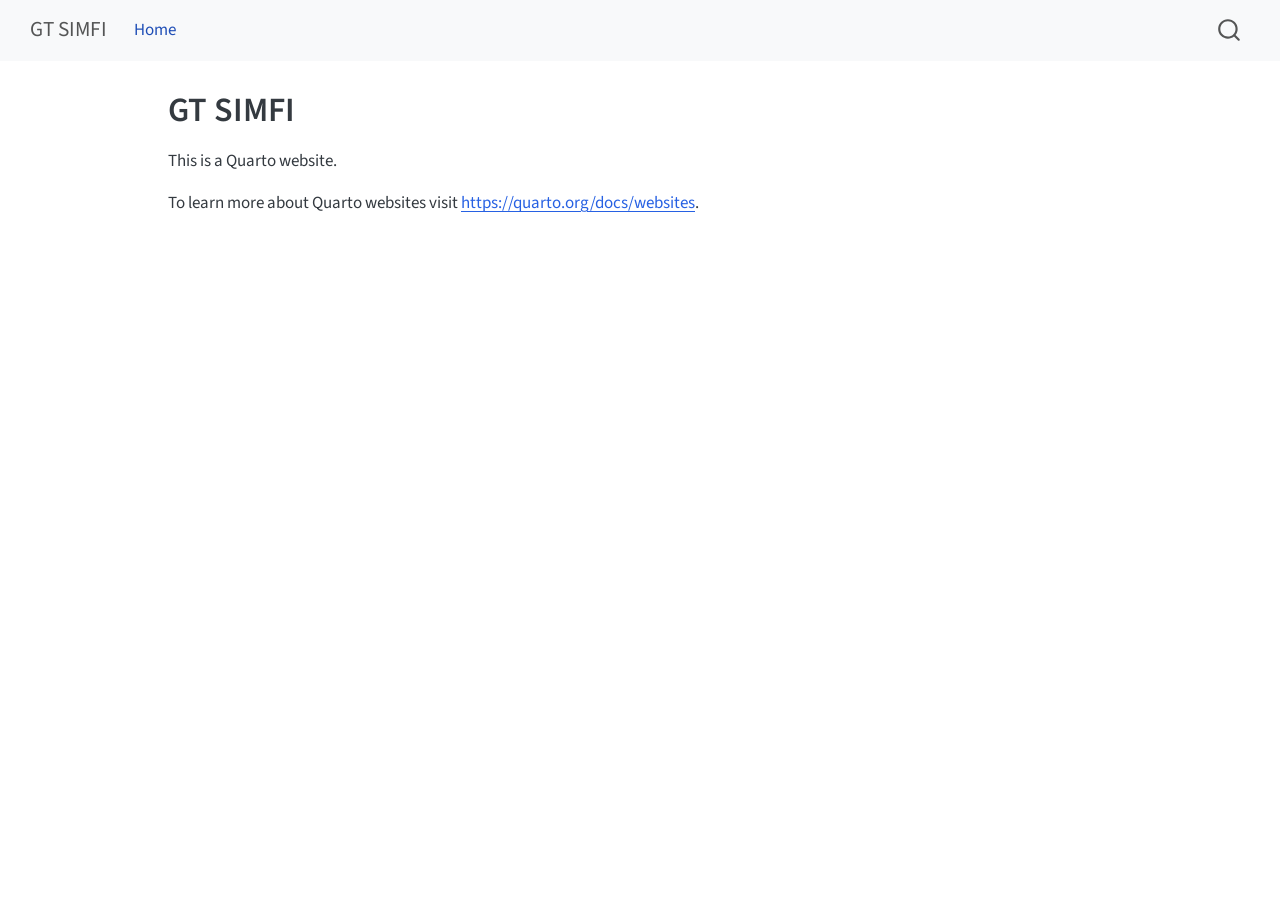
==== docs/index.html @ b8752a20 "Commit inicial" ====
<!DOCTYPE html>
<html xmlns="http://www.w3.org/1999/xhtml" lang="en" xml:lang="en"><head>

<meta charset="utf-8">
<meta name="generator" content="quarto-1.10.18">

<meta name="viewport" content="width=device-width, initial-scale=1.0, user-scalable=yes">


<title>GT SIMFI</title>
<style>
/* Default styles provided by pandoc.
** See https://pandoc.org/MANUAL.html#variables-for-html for config info.
*/
span.smallcaps{font-variant: small-caps;}
div.columns{display: flex; gap: 1.5em;}
div.column{flex: auto;}
@media screen {
div.columns{gap: min(4vw, 1.5em);}
div.column{overflow-x: auto;}
}
div.hanging-indent{margin-left: 1.5em; text-indent: -1.5em;}
ul.task-list{list-style: none;}
ul.task-list li input[type="checkbox"] {
  width: 0.8em;
  margin: 0 0.8em 0.2em -1em; /* quarto-specific, see https://github.com/quarto-dev/quarto-cli/issues/4556 */ 
  vertical-align: middle;
}
</style>


<script src="site_libs/quarto-nav/quarto-nav.js"></script>
<script src="site_libs/quarto-nav/headroom.min.js"></script>
<script src="site_libs/clipboard/clipboard.min.js"></script>
<script src="site_libs/quarto-search/autocomplete.umd.js"></script>
<script src="site_libs/quarto-search/fuse.min.js"></script>
<script src="site_libs/quarto-search/quarto-search.js"></script>
<meta name="quarto:offset" content="./">
<script src="site_libs/quarto-html/quarto.js" type="module"></script>
<script src="site_libs/quarto-html/tabsets/tabsets.js" type="module"></script>
<script src="site_libs/quarto-html/popper.min.js"></script>
<script src="site_libs/quarto-html/tippy.umd.min.js"></script>
<script src="site_libs/quarto-html/anchor.min.js"></script>
<link href="site_libs/quarto-html/tippy.css" rel="stylesheet">
<link href="site_libs/quarto-html/quarto-syntax-highlighting-64a204ab8560d761af7679ceaba22944.css" rel="stylesheet" id="quarto-text-highlighting-styles">
<script src="site_libs/bootstrap/bootstrap.min.js"></script>
<link href="site_libs/bootstrap/bootstrap-icons.css" rel="stylesheet">
<link href="site_libs/bootstrap/bootstrap-445b8638c3d06994fee0907d791121c4.min.css" rel="stylesheet" append-hash="true" id="quarto-bootstrap" data-mode="light">
<script id="quarto-search-options" type="application/json">{
  "location": "navbar",
  "copy-button": false,
  "collapse-after": 3,
  "panel-placement": "end",
  "type": "overlay",
  "limit": 50,
  "keyboard-shortcut": [
    "f",
    "/",
    "s"
  ],
  "show-item-context": false,
  "language": {
    "search-no-results-text": "No results",
    "search-matching-documents-text": "matching documents",
    "search-copy-link-title": "Copy link to search",
    "search-hide-matches-text": "Hide additional matches",
    "search-more-match-text": "more match in this document",
    "search-more-matches-text": "more matches in this document",
    "search-clear-button-title": "Clear",
    "search-text-placeholder": "",
    "search-detached-cancel-button-title": "Cancel",
    "search-submit-button-title": "Submit",
    "search-label": "Search"
  }
}</script>


<link rel="stylesheet" href="styles.css">
</head>

<body class="nav-fixed quarto-light">

<div id="quarto-search-results"></div>
  <header id="quarto-header" class="headroom fixed-top">
    <nav class="navbar navbar-expand-lg " data-bs-theme="dark">
      <div class="navbar-container container-fluid">
      <div class="navbar-brand-container mx-auto">
    <a class="navbar-brand" href="./index.html">
    <span class="navbar-title">GT SIMFI</span>
    </a>
  </div>
            <div id="quarto-search" class="" title="Search"></div>
          <button class="navbar-toggler" type="button" data-bs-toggle="collapse" data-bs-target="#navbarCollapse" aria-controls="navbarCollapse" role="menu" aria-expanded="false" aria-label="Toggle navigation" onclick="if (window.quartoToggleHeadroom) { window.quartoToggleHeadroom(); }">
  <span class="navbar-toggler-icon"></span>
</button>
          <div class="collapse navbar-collapse" id="navbarCollapse">
            <ul class="navbar-nav navbar-nav-scroll me-auto">
  <li class="nav-item">
    <a class="nav-link active" href="./index.html" aria-current="page"> 
<span class="menu-text">Home</span></a>
  </li>  
</ul>
          </div> <!-- /navcollapse -->
            <div class="quarto-navbar-tools">
</div>
      </div> <!-- /container-fluid -->
    </nav>
</header>
<!-- content -->
<div id="quarto-content" class="quarto-container page-columns page-rows-contents page-layout-article page-navbar">
<!-- sidebar -->
<!-- margin-sidebar -->
    <div id="quarto-margin-sidebar" class="sidebar margin-sidebar zindex-bottom">
        
    </div>
<!-- main -->
<main class="content" id="quarto-document-content">

<header id="title-block-header" class="quarto-title-block default">
<div class="quarto-title">
<h1 class="title">GT SIMFI</h1>
</div>



<div class="quarto-title-meta">

    
  
    
  </div>
  


</header>


<p>This is a Quarto website.</p>
<p>To learn more about Quarto websites visit <a href="https://quarto.org/docs/websites" class="uri">https://quarto.org/docs/websites</a>.</p>



</main> <!-- /main -->
<script id="quarto-html-after-body" type="application/javascript">
  window.document.addEventListener("DOMContentLoaded", function (event) {
    const icon = "";
    const anchorJS = new window.AnchorJS();
    anchorJS.options = {
      placement: 'right',
      icon: icon
    };
    anchorJS.add('.anchored');
    const isCodeAnnotation = (el) => {
      for (const clz of el.classList) {
        if (clz.startsWith('code-annotation-')) {                     
          return true;
        }
      }
      return false;
    }
    const onCopySuccess = function(e) {
      // button target
      const button = e.trigger;
      // don't keep focus
      button.blur();
      // flash "checked"
      button.classList.add('code-copy-button-checked');
      var currentTitle = button.getAttribute("title");
      button.setAttribute("title", "Copied!");
      let tooltip;
      if (window.bootstrap) {
        button.setAttribute("data-bs-toggle", "tooltip");
        button.setAttribute("data-bs-placement", "left");
        button.setAttribute("data-bs-title", "Copied!");
        tooltip = new bootstrap.Tooltip(button, 
          { trigger: "manual", 
            customClass: "code-copy-button-tooltip",
            offset: [0, -8]});
        tooltip.show();    
      }
      setTimeout(function() {
        if (tooltip) {
          tooltip.hide();
          button.removeAttribute("data-bs-title");
          button.removeAttribute("data-bs-toggle");
          button.removeAttribute("data-bs-placement");
        }
        button.setAttribute("title", currentTitle);
        button.classList.remove('code-copy-button-checked');
      }, 1000);
      // clear code selection
      e.clearSelection();
    }
    const getTextToCopy = function(trigger) {
      const outerScaffold = trigger.parentElement.cloneNode(true);
      const codeEl = outerScaffold.querySelector('code');
      for (const childEl of codeEl.children) {
        if (isCodeAnnotation(childEl)) {
          childEl.remove();
        }
      }
      return codeEl.innerText;
    }
    const clipboard = new window.ClipboardJS('.code-copy-button:not([data-in-quarto-modal])', {
      text: getTextToCopy
    });
    clipboard.on('success', onCopySuccess);
    if (window.document.getElementById('quarto-embedded-source-code-modal')) {
      const clipboardModal = new window.ClipboardJS('.code-copy-button[data-in-quarto-modal]', {
        text: getTextToCopy,
        container: window.document.getElementById('quarto-embedded-source-code-modal')
      });
      clipboardModal.on('success', onCopySuccess);
    }
      var localhostRegex = new RegExp(/^(?:http|https):\/\/localhost\:?[0-9]*\//);
      var mailtoRegex = new RegExp(/^mailto:/);
        var filterRegex = new RegExp("https:\/\/renatovargas\.github\.io\/gt-simfi\/");
      var isInternal = (href) => {
          return filterRegex.test(href) || localhostRegex.test(href) || mailtoRegex.test(href);
      }
      // Inspect non-navigation links and adorn them if external
     var links = window.document.querySelectorAll('a[href]:not(.nav-link):not(.navbar-brand):not(.toc-action):not(.sidebar-link):not(.sidebar-item-toggle):not(.pagination-link):not(.no-external):not([aria-hidden]):not(.dropdown-item):not(.quarto-navigation-tool):not(.about-link)');
      for (var i=0; i<links.length; i++) {
        const link = links[i];
        if (!isInternal(link.href)) {
          // undo the damage that might have been done by quarto-nav.js in the case of
          // links that we want to consider external
          if (link.dataset.originalHref !== undefined) {
            link.href = link.dataset.originalHref;
          }
        }
      }
    function tippyHover(el, contentFn, onTriggerFn, onUntriggerFn) {
      const config = {
        allowHTML: true,
        maxWidth: 500,
        delay: 100,
        arrow: false,
        appendTo: function(el) {
            return el.parentElement;
        },
        interactive: true,
        interactiveBorder: 10,
        theme: 'quarto',
        placement: 'bottom-start',
      };
      if (contentFn) {
        config.content = contentFn;
      }
      if (onTriggerFn) {
        config.onTrigger = onTriggerFn;
      }
      if (onUntriggerFn) {
        config.onUntrigger = onUntriggerFn;
      }
      window.tippy(el, config); 
    }
    const noterefs = window.document.querySelectorAll('a[role="doc-noteref"]');
    for (var i=0; i<noterefs.length; i++) {
      const ref = noterefs[i];
      tippyHover(ref, function() {
        // use id or data attribute instead here
        let href = ref.getAttribute('data-footnote-href') || ref.getAttribute('href');
        try { href = new URL(href).hash; } catch {}
        const id = href.replace(/^#\/?/, "");
        const note = window.document.getElementById(id);
        if (note) {
          return note.innerHTML;
        } else {
          return "";
        }
      });
    }
    const xrefs = window.document.querySelectorAll('a.quarto-xref');
    const processXRef = (id, note) => {
      // Strip column container classes
      const stripColumnClz = (el) => {
        el.classList.remove("page-full", "page-columns");
        if (el.children) {
          for (const child of el.children) {
            stripColumnClz(child);
          }
        }
      }
      stripColumnClz(note)
      if (id === null || id.startsWith('sec-')) {
        // Special case sections, only their first couple elements
        const container = document.createElement("div");
        if (note.children && note.children.length > 2) {
          container.appendChild(note.children[0].cloneNode(true));
          for (let i = 1; i < note.children.length; i++) {
            const child = note.children[i];
            if (child.tagName === "P" && child.innerText === "") {
              continue;
            } else {
              container.appendChild(child.cloneNode(true));
              break;
            }
          }
          if (window.Quarto?.typesetMath) {
            window.Quarto.typesetMath(container);
          }
          return container.innerHTML
        } else {
          if (window.Quarto?.typesetMath) {
            window.Quarto.typesetMath(note);
          }
          return note.innerHTML;
        }
      } else {
        // Remove any anchor links if they are present
        const anchorLink = note.querySelector('a.anchorjs-link');
        if (anchorLink) {
          anchorLink.remove();
        }
        if (window.Quarto?.typesetMath) {
          window.Quarto.typesetMath(note);
        }
        if (note.classList.contains("callout")) {
          return note.outerHTML;
        } else {
          return note.innerHTML;
        }
      }
    }
    for (var i=0; i<xrefs.length; i++) {
      const xref = xrefs[i];
      tippyHover(xref, undefined, function(instance) {
        instance.disable();
        let url = xref.getAttribute('href');
        let hash = undefined; 
        if (url.startsWith('#')) {
          hash = url;
        } else {
          try { hash = new URL(url).hash; } catch {}
        }
        if (hash) {
          const id = hash.replace(/^#\/?/, "");
          const note = window.document.getElementById(id);
          if (note !== null) {
            try {
              const html = processXRef(id, note.cloneNode(true));
              instance.setContent(html);
            } finally {
              instance.enable();
              instance.show();
            }
          } else {
            // See if we can fetch this
            fetch(url.split('#')[0])
            .then(res => res.text())
            .then(html => {
              const parser = new DOMParser();
              const htmlDoc = parser.parseFromString(html, "text/html");
              const note = htmlDoc.getElementById(id);
              if (note !== null) {
                const html = processXRef(id, note);
                instance.setContent(html);
              } 
            }).finally(() => {
              instance.enable();
              instance.show();
            });
          }
        } else {
          // See if we can fetch a full url (with no hash to target)
          // This is a special case and we should probably do some content thinning / targeting
          fetch(url)
          .then(res => res.text())
          .then(html => {
            const parser = new DOMParser();
            const htmlDoc = parser.parseFromString(html, "text/html");
            const note = htmlDoc.querySelector('main.content');
            if (note !== null) {
              // This should only happen for chapter cross references
              // (since there is no id in the URL)
              // remove the first header
              if (note.children.length > 0 && note.children[0].tagName === "HEADER") {
                note.children[0].remove();
              }
              const html = processXRef(null, note);
              instance.setContent(html);
            } 
          }).finally(() => {
            instance.enable();
            instance.show();
          });
        }
      }, function(instance) {
      });
    }
        let selectedAnnoteEl;
        const selectorForAnnotation = ( cell, annotation) => {
          let cellAttr = 'data-code-cell="' + cell + '"';
          let lineAttr = 'data-code-annotation="' +  annotation + '"';
          const selector = 'span[' + cellAttr + '][' + lineAttr + ']';
          return selector;
        }
        const selectCodeLines = (annoteEl) => {
          const doc = window.document;
          const targetCell = annoteEl.getAttribute("data-target-cell");
          const targetAnnotation = annoteEl.getAttribute("data-target-annotation");
          const annoteSpan = window.document.querySelector(selectorForAnnotation(targetCell, targetAnnotation));
          const lines = annoteSpan.getAttribute("data-code-lines").split(",");
          const lineIds = lines.map((line) => {
            return targetCell + "-" + line;
          })
          let top = null;
          let height = null;
          let parent = null;
          if (lineIds.length > 0) {
              //compute the position of the single el (top and bottom and make a div)
              const el = window.document.getElementById(lineIds[0]);
              top = el.offsetTop;
              height = el.offsetHeight;
              parent = el.parentElement.parentElement;
            if (lineIds.length > 1) {
              const lastEl = window.document.getElementById(lineIds[lineIds.length - 1]);
              const bottom = lastEl.offsetTop + lastEl.offsetHeight;
              height = bottom - top;
            }
            if (top !== null && height !== null && parent !== null) {
              // cook up a div (if necessary) and position it 
              let div = window.document.getElementById("code-annotation-line-highlight");
              if (div === null) {
                div = window.document.createElement("div");
                div.setAttribute("id", "code-annotation-line-highlight");
                div.style.position = 'absolute';
                parent.appendChild(div);
              }
              div.style.top = top - 2 + "px";
              div.style.height = height + 4 + "px";
              div.style.left = 0;
              let gutterDiv = window.document.getElementById("code-annotation-line-highlight-gutter");
              if (gutterDiv === null) {
                gutterDiv = window.document.createElement("div");
                gutterDiv.setAttribute("id", "code-annotation-line-highlight-gutter");
                gutterDiv.style.position = 'absolute';
                const codeCell = window.document.getElementById(targetCell);
                const gutter = codeCell.querySelector('.code-annotation-gutter');
                gutter.appendChild(gutterDiv);
              }
              gutterDiv.style.top = top - 2 + "px";
              gutterDiv.style.height = height + 4 + "px";
            }
            selectedAnnoteEl = annoteEl;
          }
        };
        const unselectCodeLines = () => {
          const elementsIds = ["code-annotation-line-highlight", "code-annotation-line-highlight-gutter"];
          elementsIds.forEach((elId) => {
            const div = window.document.getElementById(elId);
            if (div) {
              div.remove();
            }
          });
          selectedAnnoteEl = undefined;
        };
          // Handle positioning of the toggle
      window.addEventListener(
        "resize",
        throttle(() => {
          elRect = undefined;
          if (selectedAnnoteEl) {
            selectCodeLines(selectedAnnoteEl);
          }
        }, 10)
      );
      function throttle(fn, ms) {
      let throttle = false;
      let timer;
        return (...args) => {
          if(!throttle) { // first call gets through
              fn.apply(this, args);
              throttle = true;
          } else { // all the others get throttled
              if(timer) clearTimeout(timer); // cancel #2
              timer = setTimeout(() => {
                fn.apply(this, args);
                timer = throttle = false;
              }, ms);
          }
        };
      }
        // Attach click handler to the DT
        const annoteDls = window.document.querySelectorAll('dt[data-target-cell]');
        for (const annoteDlNode of annoteDls) {
          annoteDlNode.addEventListener('click', (event) => {
            const clickedEl = event.target;
            if (clickedEl !== selectedAnnoteEl) {
              unselectCodeLines();
              const activeEl = window.document.querySelector('dt[data-target-cell].code-annotation-active');
              if (activeEl) {
                activeEl.classList.remove('code-annotation-active');
              }
              selectCodeLines(clickedEl);
              clickedEl.classList.add('code-annotation-active');
            } else {
              // Unselect the line
              unselectCodeLines();
              clickedEl.classList.remove('code-annotation-active');
            }
          });
        }
    const findCites = (el) => {
      const parentEl = el.parentElement;
      if (parentEl) {
        const cites = parentEl.dataset.cites;
        if (cites) {
          return {
            el,
            cites: cites.split(' ')
          };
        } else {
          return findCites(el.parentElement)
        }
      } else {
        return undefined;
      }
    };
    var bibliorefs = window.document.querySelectorAll('a[role="doc-biblioref"]');
    for (var i=0; i<bibliorefs.length; i++) {
      const ref = bibliorefs[i];
      const citeInfo = findCites(ref);
      if (citeInfo) {
        tippyHover(citeInfo.el, function() {
          var popup = window.document.createElement('div');
          citeInfo.cites.forEach(function(cite) {
            var citeDiv = window.document.createElement('div');
            citeDiv.classList.add('hanging-indent');
            citeDiv.classList.add('csl-entry');
            var biblioDiv = window.document.getElementById('ref-' + cite);
            if (biblioDiv) {
              citeDiv.innerHTML = biblioDiv.innerHTML;
            }
            popup.appendChild(citeDiv);
          });
          return popup.innerHTML;
        });
      }
    }
  });
  </script>
</div> <!-- /content -->




</body></html>
---- docs/site_libs/quarto-html/tippy.css ----
.tippy-box[data-animation=fade][data-state=hidden]{opacity:0}[data-tippy-root]{max-width:calc(100vw - 10px)}.tippy-box{position:relative;background-color:#333;color:#fff;border-radius:4px;font-size:14px;line-height:1.4;white-space:normal;outline:0;transition-property:transform,visibility,opacity}.tippy-box[data-placement^=top]>.tippy-arrow{bottom:0}.tippy-box[data-placement^=top]>.tippy-arrow:before{bottom:-7px;left:0;border-width:8px 8px 0;border-top-color:initial;transform-origin:center top}.tippy-box[data-placement^=bottom]>.tippy-arrow{top:0}.tippy-box[data-placement^=bottom]>.tippy-arrow:before{top:-7px;left:0;border-width:0 8px 8px;border-bottom-color:initial;transform-origin:center bottom}.tippy-box[data-placement^=left]>.tippy-arrow{right:0}.tippy-box[data-placement^=left]>.tippy-arrow:before{border-width:8px 0 8px 8px;border-left-color:initial;right:-7px;transform-origin:center left}.tippy-box[data-placement^=right]>.tippy-arrow{left:0}.tippy-box[data-placement^=right]>.tippy-arrow:before{left:-7px;border-width:8px 8px 8px 0;border-right-color:initial;transform-origin:center right}.tippy-box[data-inertia][data-state=visible]{transition-timing-function:cubic-bezier(.54,1.5,.38,1.11)}.tippy-arrow{width:16px;height:16px;color:#333}.tippy-arrow:before{content:"";position:absolute;border-color:transparent;border-style:solid}.tippy-content{position:relative;padding:5px 9px;z-index:1}
---- docs/site_libs/quarto-html/quarto-syntax-highlighting-64a204ab8560d761af7679ceaba22944.css ----
/* quarto syntax highlight colors */
:root {
  --quarto-hl-ot-color: #003B4F;
  --quarto-hl-at-color: #657422;
  --quarto-hl-ss-color: #20794D;
  --quarto-hl-an-color: #5E5E5E;
  --quarto-hl-fu-color: #4758AB;
  --quarto-hl-st-color: #20794D;
  --quarto-hl-cf-color: #003B4F;
  --quarto-hl-op-color: #5E5E5E;
  --quarto-hl-er-color: #AD0000;
  --quarto-hl-bn-color: #AD0000;
  --quarto-hl-al-color: #AD0000;
  --quarto-hl-va-color: #111111;
  --quarto-hl-bu-color: inherit;
  --quarto-hl-ex-color: inherit;
  --quarto-hl-pp-color: #AD0000;
  --quarto-hl-in-color: #5E5E5E;
  --quarto-hl-vs-color: #20794D;
  --quarto-hl-wa-color: #5E5E5E;
  --quarto-hl-do-color: #5E5E5E;
  --quarto-hl-im-color: #00769E;
  --quarto-hl-ch-color: #20794D;
  --quarto-hl-dt-color: #AD0000;
  --quarto-hl-fl-color: #AD0000;
  --quarto-hl-co-color: #5E5E5E;
  --quarto-hl-cv-color: #5E5E5E;
  --quarto-hl-cn-color: #8f5902;
  --quarto-hl-sc-color: #5E5E5E;
  --quarto-hl-dv-color: #AD0000;
  --quarto-hl-kw-color: #003B4F;
}

/* other quarto variables */
:root {
  --quarto-font-monospace: SFMono-Regular, Menlo, Monaco, Consolas, "Liberation Mono", "Courier New", monospace;
}

/* syntax highlight based on Pandoc's rules */
pre > code.sourceCode > span {
  color: #003B4F;
}

code.sourceCode > span {
  color: #003B4F;
}

div.sourceCode,
div.sourceCode pre.sourceCode {
  color: #003B4F;
}

/* Normal */
code span {
  color: #003B4F;
}

/* Alert */
code span.al {
  color: #AD0000;
  font-style: inherit;
}

/* Annotation */
code span.an {
  color: #5E5E5E;
  font-style: inherit;
}

/* Attribute */
code span.at {
  color: #657422;
  font-style: inherit;
}

/* BaseN */
code span.bn {
  color: #AD0000;
  font-style: inherit;
}

/* BuiltIn */
code span.bu {
  font-style: inherit;
}

/* ControlFlow */
code span.cf {
  color: #003B4F;
  font-weight: bold;
  font-style: inherit;
}

/* Char */
code span.ch {
  color: #20794D;
  font-style: inherit;
}

/* Constant */
code span.cn {
  color: #8f5902;
  font-style: inherit;
}

/* Comment */
code span.co {
  color: #5E5E5E;
  font-style: inherit;
}

/* CommentVar */
code span.cv {
  color: #5E5E5E;
  font-style: italic;
}

/* Documentation */
code span.do {
  color: #5E5E5E;
  font-style: italic;
}

/* DataType */
code span.dt {
  color: #AD0000;
  font-style: inherit;
}

/* DecVal */
code span.dv {
  color: #AD0000;
  font-style: inherit;
}

/* Error */
code span.er {
  color: #AD0000;
  font-style: inherit;
}

/* Extension */
code span.ex {
  font-style: inherit;
}

/* Float */
code span.fl {
  color: #AD0000;
  font-style: inherit;
}

/* Function */
code span.fu {
  color: #4758AB;
  font-style: inherit;
}

/* Import */
code span.im {
  color: #00769E;
  font-style: inherit;
}

/* Information */
code span.in {
  color: #5E5E5E;
  font-style: inherit;
}

/* Keyword */
code span.kw {
  color: #003B4F;
  font-weight: bold;
  font-style: inherit;
}

/* Operator */
code span.op {
  color: #5E5E5E;
  font-style: inherit;
}

/* Other */
code span.ot {
  color: #003B4F;
  font-style: inherit;
}

/* Preprocessor */
code span.pp {
  color: #AD0000;
  font-style: inherit;
}

/* SpecialChar */
code span.sc {
  color: #5E5E5E;
  font-style: inherit;
}

/* SpecialString */
code span.ss {
  color: #20794D;
  font-style: inherit;
}

/* String */
code span.st {
  color: #20794D;
  font-style: inherit;
}

/* Variable */
code span.va {
  color: #111111;
  font-style: inherit;
}

/* VerbatimString */
code span.vs {
  color: #20794D;
  font-style: inherit;
}

/* Warning */
code span.wa {
  color: #5E5E5E;
  font-style: italic;
}

.prevent-inlining {
  content: "</";
}

/*# sourceMappingURL=9d8d5bb603a83b8298b89080a598c93b.css.map */
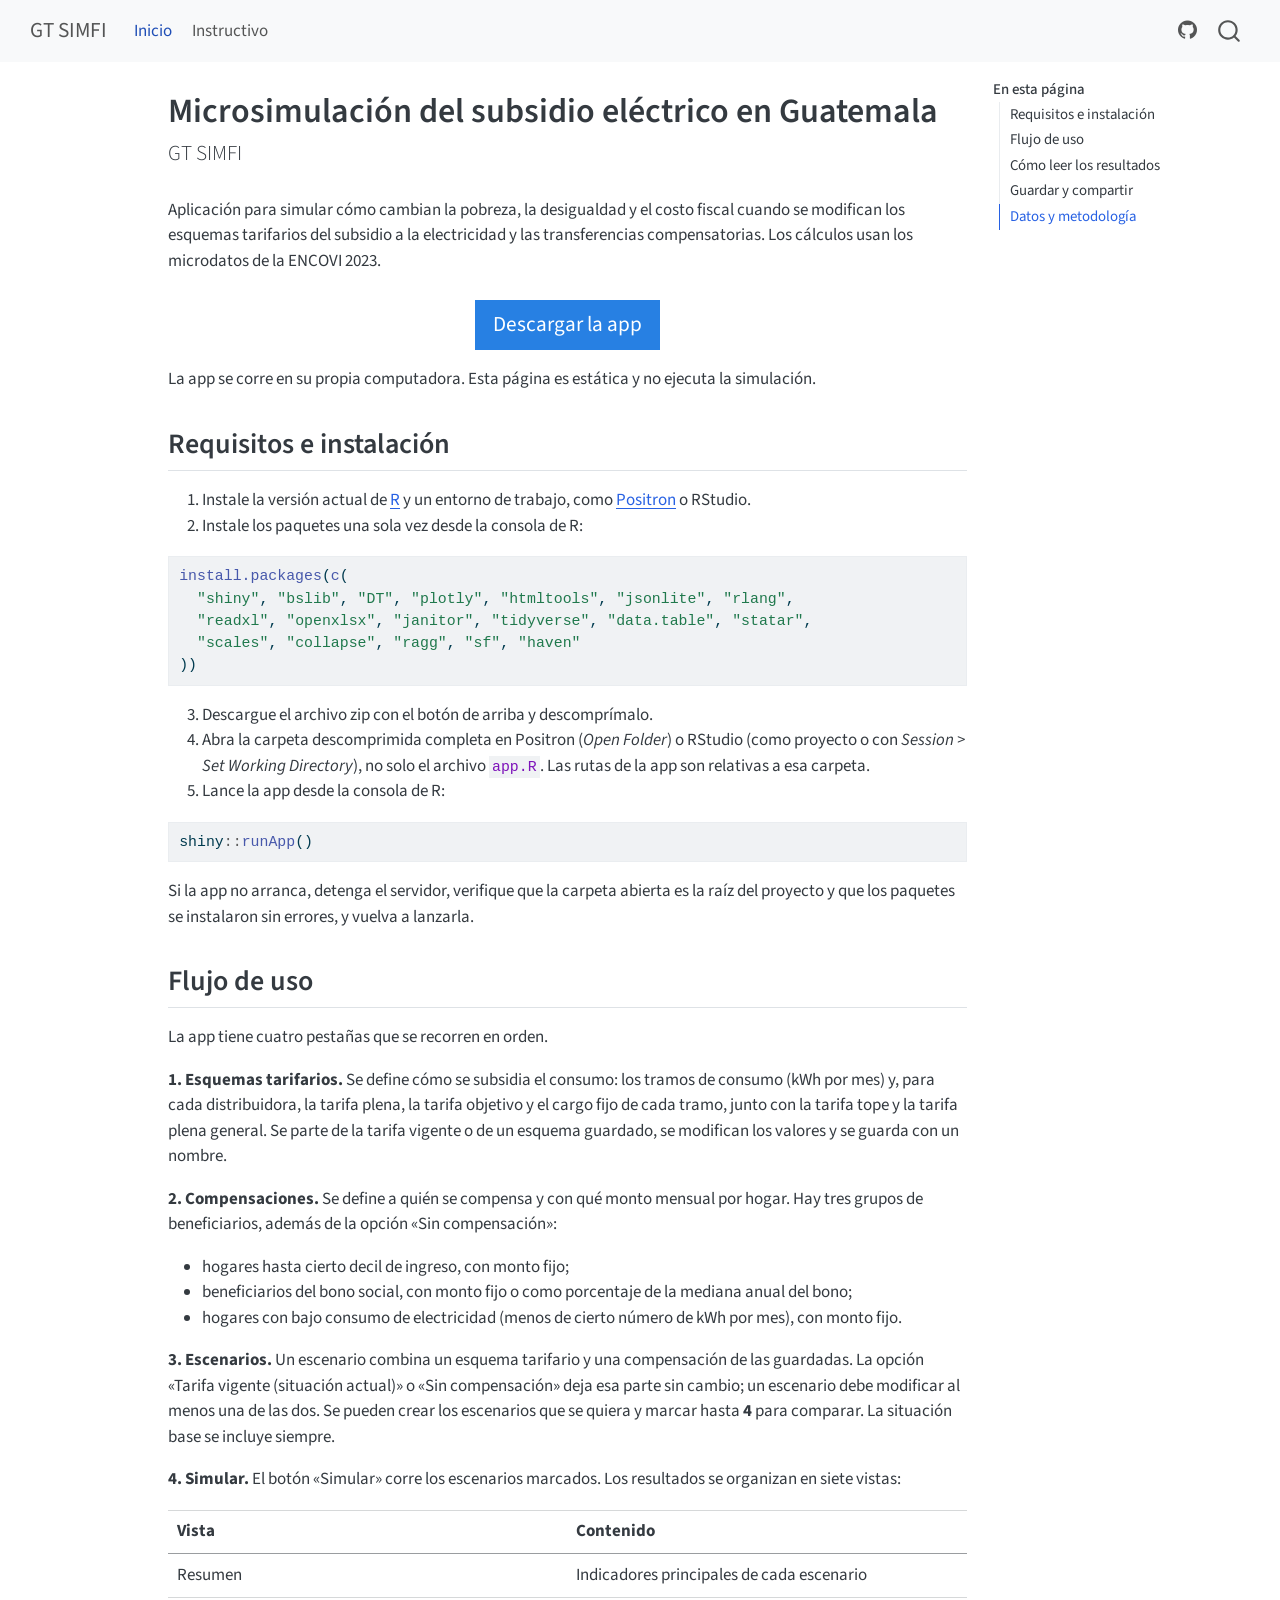
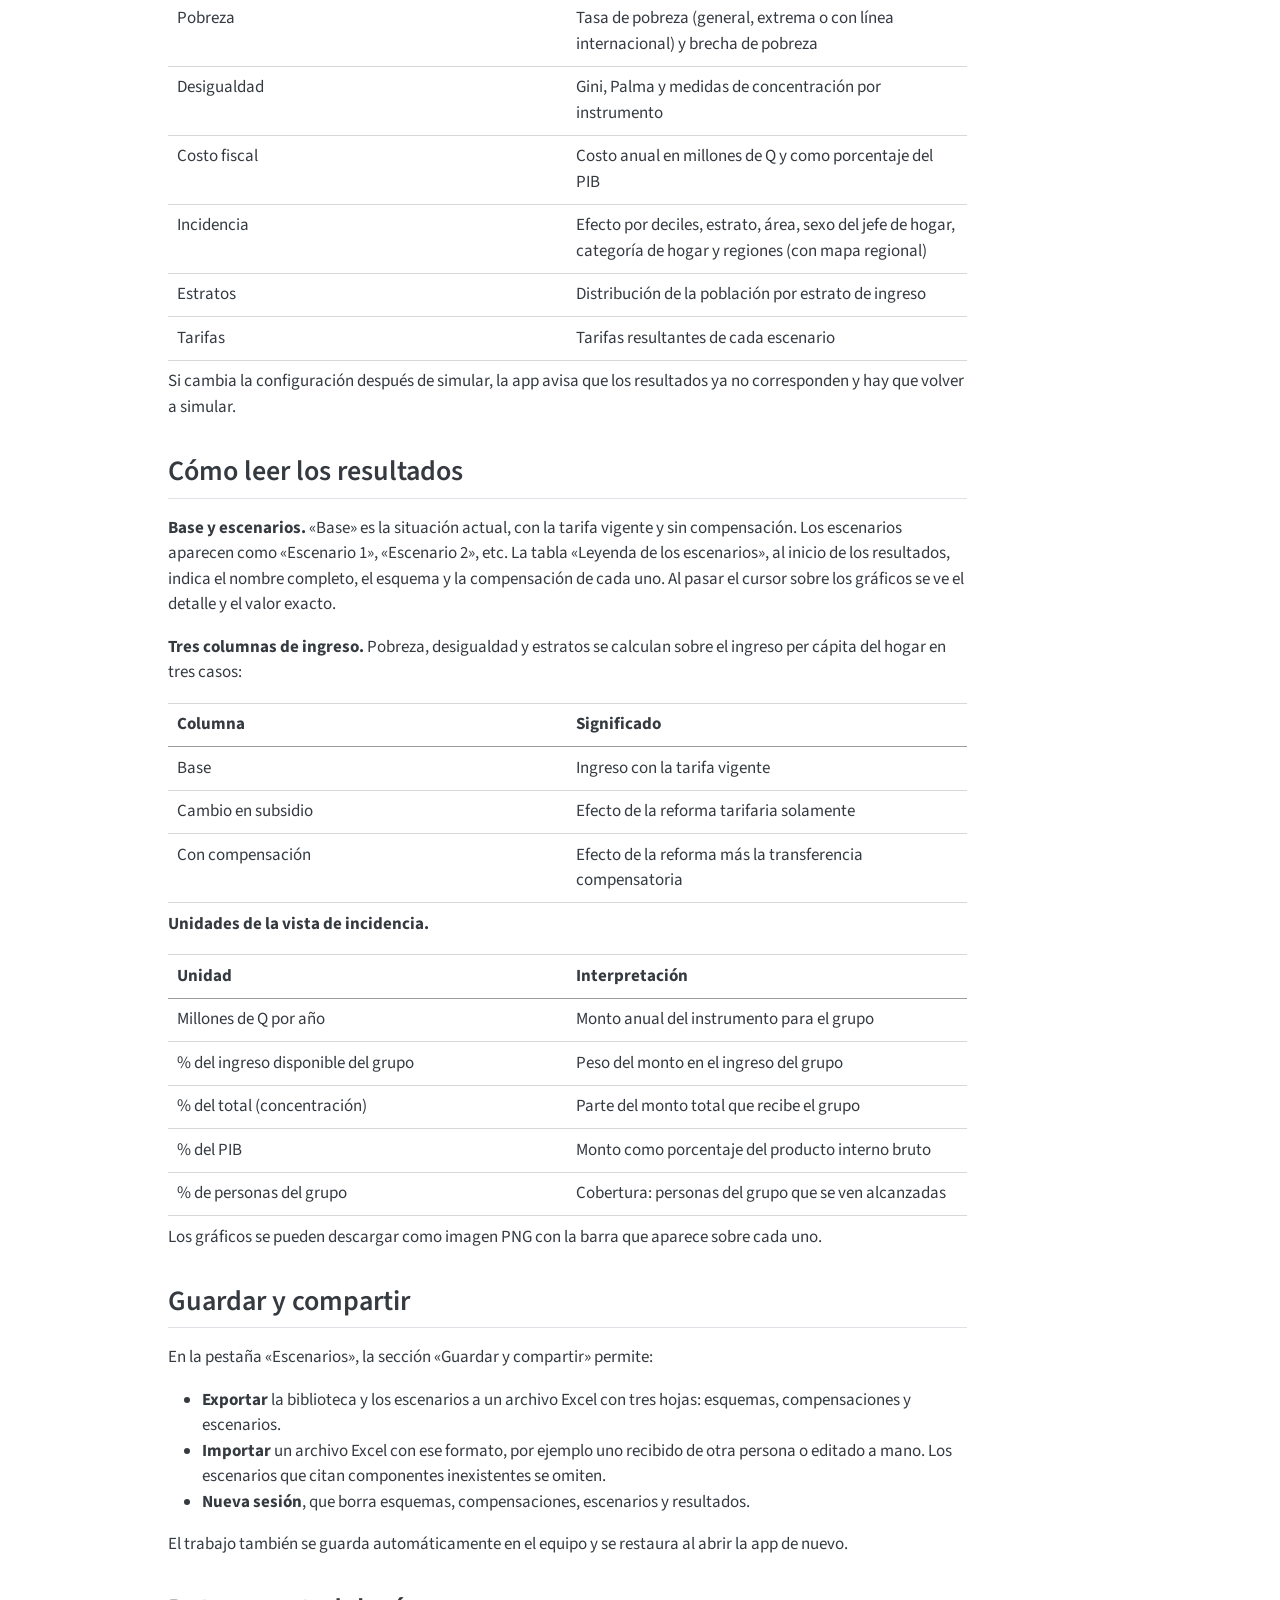
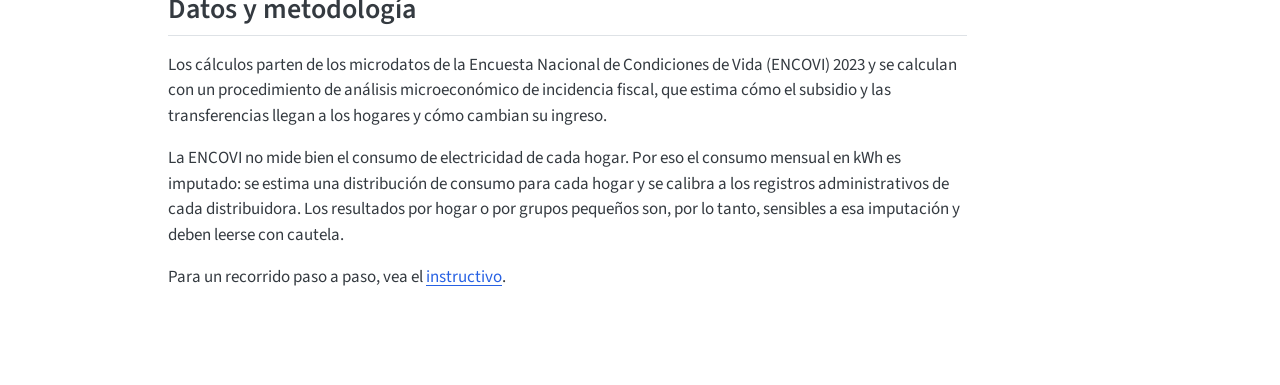
==== commit 0725aa7b: "Primer borrador app" ====
--- a/docs/index.html
+++ b/docs/index.html
@@ -1,5 +1,5 @@
 <!DOCTYPE html>
-<html xmlns="http://www.w3.org/1999/xhtml" lang="en" xml:lang="en"><head>
+<html xmlns="http://www.w3.org/1999/xhtml" lang="es" xml:lang="es"><head>
 
 <meta charset="utf-8">
 <meta name="generator" content="quarto-1.10.18">
@@ -7,7 +7,7 @@
 <meta name="viewport" content="width=device-width, initial-scale=1.0, user-scalable=yes">
 
 
-<title>GT SIMFI</title>
+<title>Microsimulación del subsidio eléctrico en Guatemala – GT SIMFI</title>
 <style>
 /* Default styles provided by pandoc.
 ** See https://pandoc.org/MANUAL.html#variables-for-html for config info.
@@ -25,6 +25,41 @@
   width: 0.8em;
   margin: 0 0.8em 0.2em -1em; /* quarto-specific, see https://github.com/quarto-dev/quarto-cli/issues/4556 */ 
   vertical-align: middle;
+}
+/* CSS for syntax highlighting */
+html { -webkit-text-size-adjust: 100%; }
+pre > code.sourceCode { white-space: pre; position: relative; }
+pre > code.sourceCode > span { display: inline-block; line-height: 1.25; }
+pre > code.sourceCode > span:empty { height: 1.2em; }
+.sourceCode { overflow: visible; }
+code.sourceCode > span { color: inherit; text-decoration: inherit; }
+div.sourceCode { margin: 1em 0; }
+pre.sourceCode { margin: 0; }
+@media screen {
+div.sourceCode { overflow: auto; }
+}
+@media print {
+pre > code.sourceCode { white-space: pre-wrap; }
+pre > code.sourceCode > span { text-indent: -5em; padding-left: 5em; }
+}
+pre.numberSource code
+  { counter-reset: source-line 0; }
+pre.numberSource code > span
+  { position: relative; left: -4em; counter-increment: source-line; }
+pre.numberSource code > span > a:first-child::before
+  { content: counter(source-line);
+    position: relative; left: -1em; text-align: right; vertical-align: baseline;
+    border: none; display: inline-block;
+    -webkit-touch-callout: none; -webkit-user-select: none;
+    -khtml-user-select: none; -moz-user-select: none;
+    -ms-user-select: none; user-select: none;
+    padding: 0 4px; width: 4em;
+  }
+pre.numberSource { margin-left: 3em;  padding-left: 4px; }
+div.sourceCode
+  {   }
+@media screen {
+pre > code.sourceCode > span > a:first-child::before { text-decoration: underline; }
 }
 </style>
 
@@ -60,17 +95,17 @@
   ],
   "show-item-context": false,
   "language": {
-    "search-no-results-text": "No results",
-    "search-matching-documents-text": "matching documents",
-    "search-copy-link-title": "Copy link to search",
-    "search-hide-matches-text": "Hide additional matches",
-    "search-more-match-text": "more match in this document",
-    "search-more-matches-text": "more matches in this document",
-    "search-clear-button-title": "Clear",
+    "search-no-results-text": "No se han encontrado resultados",
+    "search-matching-documents-text": "documentos encontrados",
+    "search-copy-link-title": "Copiar el enlace en la búsqueda",
+    "search-hide-matches-text": "Ocultar resultados adicionales",
+    "search-more-match-text": "resultado adicional en este documento",
+    "search-more-matches-text": "resultados adicionales en este documento",
+    "search-clear-button-title": "Borrar",
     "search-text-placeholder": "",
-    "search-detached-cancel-button-title": "Cancel",
-    "search-submit-button-title": "Submit",
-    "search-label": "Search"
+    "search-detached-cancel-button-title": "Cancelar",
+    "search-submit-button-title": "Enviar",
+    "search-label": "Buscar"
   }
 }</script>
 
@@ -89,15 +124,26 @@
     <span class="navbar-title">GT SIMFI</span>
     </a>
   </div>
-            <div id="quarto-search" class="" title="Search"></div>
-          <button class="navbar-toggler" type="button" data-bs-toggle="collapse" data-bs-target="#navbarCollapse" aria-controls="navbarCollapse" role="menu" aria-expanded="false" aria-label="Toggle navigation" onclick="if (window.quartoToggleHeadroom) { window.quartoToggleHeadroom(); }">
+            <div id="quarto-search" class="" title="Buscar"></div>
+          <button class="navbar-toggler" type="button" data-bs-toggle="collapse" data-bs-target="#navbarCollapse" aria-controls="navbarCollapse" role="menu" aria-expanded="false" aria-label="Navegación de palanca" onclick="if (window.quartoToggleHeadroom) { window.quartoToggleHeadroom(); }">
   <span class="navbar-toggler-icon"></span>
 </button>
           <div class="collapse navbar-collapse" id="navbarCollapse">
             <ul class="navbar-nav navbar-nav-scroll me-auto">
   <li class="nav-item">
     <a class="nav-link active" href="./index.html" aria-current="page"> 
-<span class="menu-text">Home</span></a>
+<span class="menu-text">Inicio</span></a>
+  </li>  
+  <li class="nav-item">
+    <a class="nav-link" href="./instructivo.html"> 
+<span class="menu-text">Instructivo</span></a>
+  </li>  
+</ul>
+            <ul class="navbar-nav navbar-nav-scroll ms-auto">
+  <li class="nav-item compact">
+    <a class="nav-link" href="https://github.com/renatovargas/gt-simfi"> <i class="bi bi-github" role="img" aria-label="Repositorio en GitHub">
+</i> 
+<span class="menu-text"></span></a>
   </li>  
 </ul>
           </div> <!-- /navcollapse -->
@@ -110,15 +156,26 @@
 <div id="quarto-content" class="quarto-container page-columns page-rows-contents page-layout-article page-navbar">
 <!-- sidebar -->
 <!-- margin-sidebar -->
-    <div id="quarto-margin-sidebar" class="sidebar margin-sidebar zindex-bottom">
-        
+    <div id="quarto-margin-sidebar" class="sidebar margin-sidebar">
+        <nav id="TOC" role="doc-toc" class="toc-active">
+    <h2 id="toc-title">En esta página</h2>
+   
+  <ul>
+  <li><a href="#requisitos-e-instalación" id="toc-requisitos-e-instalación" class="nav-link active" data-scroll-target="#requisitos-e-instalación">Requisitos e instalación</a></li>
+  <li><a href="#flujo-de-uso" id="toc-flujo-de-uso" class="nav-link" data-scroll-target="#flujo-de-uso">Flujo de uso</a></li>
+  <li><a href="#cómo-leer-los-resultados" id="toc-cómo-leer-los-resultados" class="nav-link" data-scroll-target="#cómo-leer-los-resultados">Cómo leer los resultados</a></li>
+  <li><a href="#guardar-y-compartir" id="toc-guardar-y-compartir" class="nav-link" data-scroll-target="#guardar-y-compartir">Guardar y compartir</a></li>
+  <li><a href="#datos-y-metodología" id="toc-datos-y-metodología" class="nav-link" data-scroll-target="#datos-y-metodología">Datos y metodología</a></li>
+  </ul>
+</nav>
     </div>
 <!-- main -->
 <main class="content" id="quarto-document-content">
 
 <header id="title-block-header" class="quarto-title-block default">
 <div class="quarto-title">
-<h1 class="title">GT SIMFI</h1>
+<h1 class="title">Microsimulación del subsidio eléctrico en Guatemala</h1>
+<p class="subtitle lead">GT SIMFI</p>
 </div>
 
 
@@ -135,10 +192,171 @@
 </header>
 
 
-<p>This is a Quarto website.</p>
-<p>To learn more about Quarto websites visit <a href="https://quarto.org/docs/websites" class="uri">https://quarto.org/docs/websites</a>.</p>
-
-
+<p>Aplicación para simular cómo cambian la pobreza, la desigualdad y el costo fiscal cuando se modifican los esquemas tarifarios del subsidio a la electricidad y las transferencias compensatorias. Los cálculos usan los microdatos de la ENCOVI 2023.</p>
+<div class="descarga">
+<p><a href="https://github.com/renatovargas/gt-simfi/archive/refs/heads/main.zip" class="btn btn-primary btn-lg">Descargar la app</a></p>
+</div>
+<p>La app se corre en su propia computadora. Esta página es estática y no ejecuta la simulación.</p>
+<section id="requisitos-e-instalación" class="level2">
+<h2 class="anchored" data-anchor-id="requisitos-e-instalación">Requisitos e instalación</h2>
+<ol type="1">
+<li>Instale la versión actual de <a href="https://cran.r-project.org/">R</a> y un entorno de trabajo, como <a href="https://positron.posit.co/">Positron</a> o RStudio.</li>
+<li>Instale los paquetes una sola vez desde la consola de R:</li>
+</ol>
+<div class="code-copy-outer-scaffold"><div class="sourceCode" id="cb1"><pre class="sourceCode r code-with-copy"><code class="sourceCode r"><span id="cb1-1"><a href="#cb1-1" aria-hidden="true" tabindex="-1"></a><span class="fu">install.packages</span>(<span class="fu">c</span>(</span>
+<span id="cb1-2"><a href="#cb1-2" aria-hidden="true" tabindex="-1"></a>  <span class="st">"shiny"</span>, <span class="st">"bslib"</span>, <span class="st">"DT"</span>, <span class="st">"plotly"</span>, <span class="st">"htmltools"</span>, <span class="st">"jsonlite"</span>, <span class="st">"rlang"</span>,</span>
+<span id="cb1-3"><a href="#cb1-3" aria-hidden="true" tabindex="-1"></a>  <span class="st">"readxl"</span>, <span class="st">"openxlsx"</span>, <span class="st">"janitor"</span>, <span class="st">"tidyverse"</span>, <span class="st">"data.table"</span>, <span class="st">"statar"</span>,</span>
+<span id="cb1-4"><a href="#cb1-4" aria-hidden="true" tabindex="-1"></a>  <span class="st">"scales"</span>, <span class="st">"collapse"</span>, <span class="st">"ragg"</span>, <span class="st">"sf"</span>, <span class="st">"haven"</span></span>
+<span id="cb1-5"><a href="#cb1-5" aria-hidden="true" tabindex="-1"></a>))</span></code></pre></div><button title="Copiar al portapapeles" class="code-copy-button"><i class="bi"></i></button></div>
+<ol start="3" type="1">
+<li>Descargue el archivo zip con el botón de arriba y descomprímalo.</li>
+<li>Abra la carpeta descomprimida completa en Positron (<em>Open Folder</em>) o RStudio (como proyecto o con <em>Session &gt; Set Working Directory</em>), no solo el archivo <code>app.R</code>. Las rutas de la app son relativas a esa carpeta.</li>
+<li>Lance la app desde la consola de R:</li>
+</ol>
+<div class="code-copy-outer-scaffold"><div class="sourceCode" id="cb2"><pre class="sourceCode r code-with-copy"><code class="sourceCode r"><span id="cb2-1"><a href="#cb2-1" aria-hidden="true" tabindex="-1"></a>shiny<span class="sc">::</span><span class="fu">runApp</span>()</span></code></pre></div><button title="Copiar al portapapeles" class="code-copy-button"><i class="bi"></i></button></div>
+<p>Si la app no arranca, detenga el servidor, verifique que la carpeta abierta es la raíz del proyecto y que los paquetes se instalaron sin errores, y vuelva a lanzarla.</p>
+</section>
+<section id="flujo-de-uso" class="level2">
+<h2 class="anchored" data-anchor-id="flujo-de-uso">Flujo de uso</h2>
+<p>La app tiene cuatro pestañas que se recorren en orden.</p>
+<p><strong>1. Esquemas tarifarios.</strong> Se define cómo se subsidia el consumo: los tramos de consumo (kWh por mes) y, para cada distribuidora, la tarifa plena, la tarifa objetivo y el cargo fijo de cada tramo, junto con la tarifa tope y la tarifa plena general. Se parte de la tarifa vigente o de un esquema guardado, se modifican los valores y se guarda con un nombre.</p>
+<p><strong>2. Compensaciones.</strong> Se define a quién se compensa y con qué monto mensual por hogar. Hay tres grupos de beneficiarios, además de la opción «Sin compensación»:</p>
+<ul>
+<li>hogares hasta cierto decil de ingreso, con monto fijo;</li>
+<li>beneficiarios del bono social, con monto fijo o como porcentaje de la mediana anual del bono;</li>
+<li>hogares con bajo consumo de electricidad (menos de cierto número de kWh por mes), con monto fijo.</li>
+</ul>
+<p><strong>3. Escenarios.</strong> Un escenario combina un esquema tarifario y una compensación de las guardadas. La opción «Tarifa vigente (situación actual)» o «Sin compensación» deja esa parte sin cambio; un escenario debe modificar al menos una de las dos. Se pueden crear los escenarios que se quiera y marcar hasta <strong>4</strong> para comparar. La situación base se incluye siempre.</p>
+<p><strong>4. Simular.</strong> El botón «Simular» corre los escenarios marcados. Los resultados se organizan en siete vistas:</p>
+<table class="caption-top table">
+<colgroup>
+<col style="width: 50%">
+<col style="width: 50%">
+</colgroup>
+<thead>
+<tr class="header">
+<th>Vista</th>
+<th>Contenido</th>
+</tr>
+</thead>
+<tbody>
+<tr class="odd">
+<td>Resumen</td>
+<td>Indicadores principales de cada escenario</td>
+</tr>
+<tr class="even">
+<td>Pobreza</td>
+<td>Tasa de pobreza (general, extrema o con línea internacional) y brecha de pobreza</td>
+</tr>
+<tr class="odd">
+<td>Desigualdad</td>
+<td>Gini, Palma y medidas de concentración por instrumento</td>
+</tr>
+<tr class="even">
+<td>Costo fiscal</td>
+<td>Costo anual en millones de Q y como porcentaje del PIB</td>
+</tr>
+<tr class="odd">
+<td>Incidencia</td>
+<td>Efecto por deciles, estrato, área, sexo del jefe de hogar, categoría de hogar y regiones (con mapa regional)</td>
+</tr>
+<tr class="even">
+<td>Estratos</td>
+<td>Distribución de la población por estrato de ingreso</td>
+</tr>
+<tr class="odd">
+<td>Tarifas</td>
+<td>Tarifas resultantes de cada escenario</td>
+</tr>
+</tbody>
+</table>
+<p>Si cambia la configuración después de simular, la app avisa que los resultados ya no corresponden y hay que volver a simular.</p>
+</section>
+<section id="cómo-leer-los-resultados" class="level2">
+<h2 class="anchored" data-anchor-id="cómo-leer-los-resultados">Cómo leer los resultados</h2>
+<p><strong>Base y escenarios.</strong> «Base» es la situación actual, con la tarifa vigente y sin compensación. Los escenarios aparecen como «Escenario 1», «Escenario 2», etc. La tabla «Leyenda de los escenarios», al inicio de los resultados, indica el nombre completo, el esquema y la compensación de cada uno. Al pasar el cursor sobre los gráficos se ve el detalle y el valor exacto.</p>
+<p><strong>Tres columnas de ingreso.</strong> Pobreza, desigualdad y estratos se calculan sobre el ingreso per cápita del hogar en tres casos:</p>
+<table class="caption-top table">
+<colgroup>
+<col style="width: 50%">
+<col style="width: 50%">
+</colgroup>
+<thead>
+<tr class="header">
+<th>Columna</th>
+<th>Significado</th>
+</tr>
+</thead>
+<tbody>
+<tr class="odd">
+<td>Base</td>
+<td>Ingreso con la tarifa vigente</td>
+</tr>
+<tr class="even">
+<td>Cambio en subsidio</td>
+<td>Efecto de la reforma tarifaria solamente</td>
+</tr>
+<tr class="odd">
+<td>Con compensación</td>
+<td>Efecto de la reforma más la transferencia compensatoria</td>
+</tr>
+</tbody>
+</table>
+<p><strong>Unidades de la vista de incidencia.</strong></p>
+<table class="caption-top table">
+<colgroup>
+<col style="width: 50%">
+<col style="width: 50%">
+</colgroup>
+<thead>
+<tr class="header">
+<th>Unidad</th>
+<th>Interpretación</th>
+</tr>
+</thead>
+<tbody>
+<tr class="odd">
+<td>Millones de Q por año</td>
+<td>Monto anual del instrumento para el grupo</td>
+</tr>
+<tr class="even">
+<td>% del ingreso disponible del grupo</td>
+<td>Peso del monto en el ingreso del grupo</td>
+</tr>
+<tr class="odd">
+<td>% del total (concentración)</td>
+<td>Parte del monto total que recibe el grupo</td>
+</tr>
+<tr class="even">
+<td>% del PIB</td>
+<td>Monto como porcentaje del producto interno bruto</td>
+</tr>
+<tr class="odd">
+<td>% de personas del grupo</td>
+<td>Cobertura: personas del grupo que se ven alcanzadas</td>
+</tr>
+</tbody>
+</table>
+<p>Los gráficos se pueden descargar como imagen PNG con la barra que aparece sobre cada uno.</p>
+</section>
+<section id="guardar-y-compartir" class="level2">
+<h2 class="anchored" data-anchor-id="guardar-y-compartir">Guardar y compartir</h2>
+<p>En la pestaña «Escenarios», la sección «Guardar y compartir» permite:</p>
+<ul>
+<li><strong>Exportar</strong> la biblioteca y los escenarios a un archivo Excel con tres hojas: esquemas, compensaciones y escenarios.</li>
+<li><strong>Importar</strong> un archivo Excel con ese formato, por ejemplo uno recibido de otra persona o editado a mano. Los escenarios que citan componentes inexistentes se omiten.</li>
+<li><strong>Nueva sesión</strong>, que borra esquemas, compensaciones, escenarios y resultados.</li>
+</ul>
+<p>El trabajo también se guarda automáticamente en el equipo y se restaura al abrir la app de nuevo.</p>
+</section>
+<section id="datos-y-metodología" class="level2">
+<h2 class="anchored" data-anchor-id="datos-y-metodología">Datos y metodología</h2>
+<p>Los cálculos parten de los microdatos de la Encuesta Nacional de Condiciones de Vida (ENCOVI) 2023 y se calculan con un procedimiento de análisis microeconómico de incidencia fiscal, que estima cómo el subsidio y las transferencias llegan a los hogares y cómo cambian su ingreso.</p>
+<p>La ENCOVI no mide bien el consumo de electricidad de cada hogar. Por eso el consumo mensual en kWh es imputado: se estima una distribución de consumo para cada hogar y se calibra a los registros administrativos de cada distribuidora. Los resultados por hogar o por grupos pequeños son, por lo tanto, sensibles a esa imputación y deben leerse con cautela.</p>
+<p>Para un recorrido paso a paso, vea el <a href="./instructivo.html">instructivo</a>.</p>
+
+
+</section>
 
 </main> <!-- /main -->
 <script id="quarto-html-after-body" type="application/javascript">
@@ -166,12 +384,12 @@
       // flash "checked"
       button.classList.add('code-copy-button-checked');
       var currentTitle = button.getAttribute("title");
-      button.setAttribute("title", "Copied!");
+      button.setAttribute("title", "Copiado");
       let tooltip;
       if (window.bootstrap) {
         button.setAttribute("data-bs-toggle", "tooltip");
         button.setAttribute("data-bs-placement", "left");
-        button.setAttribute("data-bs-title", "Copied!");
+        button.setAttribute("data-bs-title", "Copiado");
         tooltip = new bootstrap.Tooltip(button, 
           { trigger: "manual", 
             customClass: "code-copy-button-tooltip",
--- a/docs/styles.css
+++ b/docs/styles.css
@@ -0,0 +1,12 @@
+.descarga {
+  margin: 1.5rem 0 1rem;
+  text-align: center;
+}
+
+.descarga p {
+  margin-bottom: 0.5rem;
+}
+
+.descarga p:last-child {
+  font-size: 0.95rem;
+}
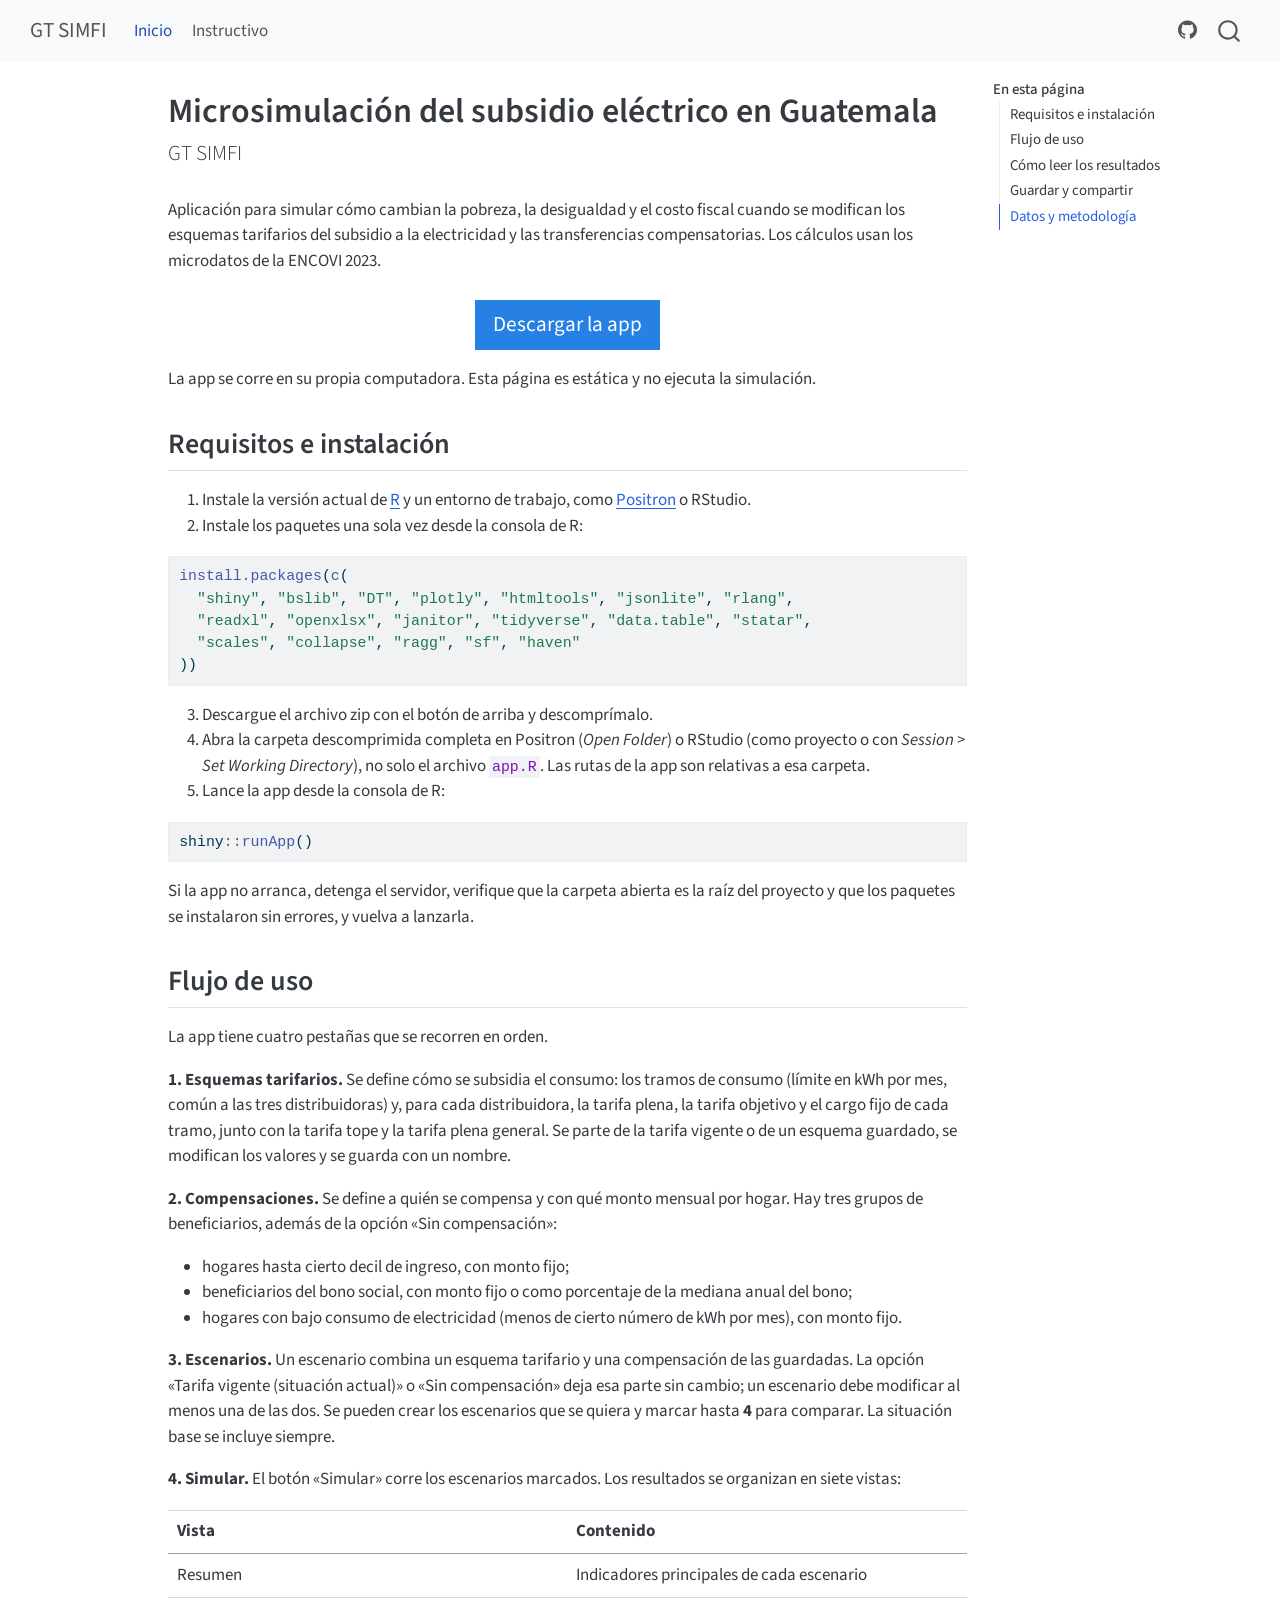
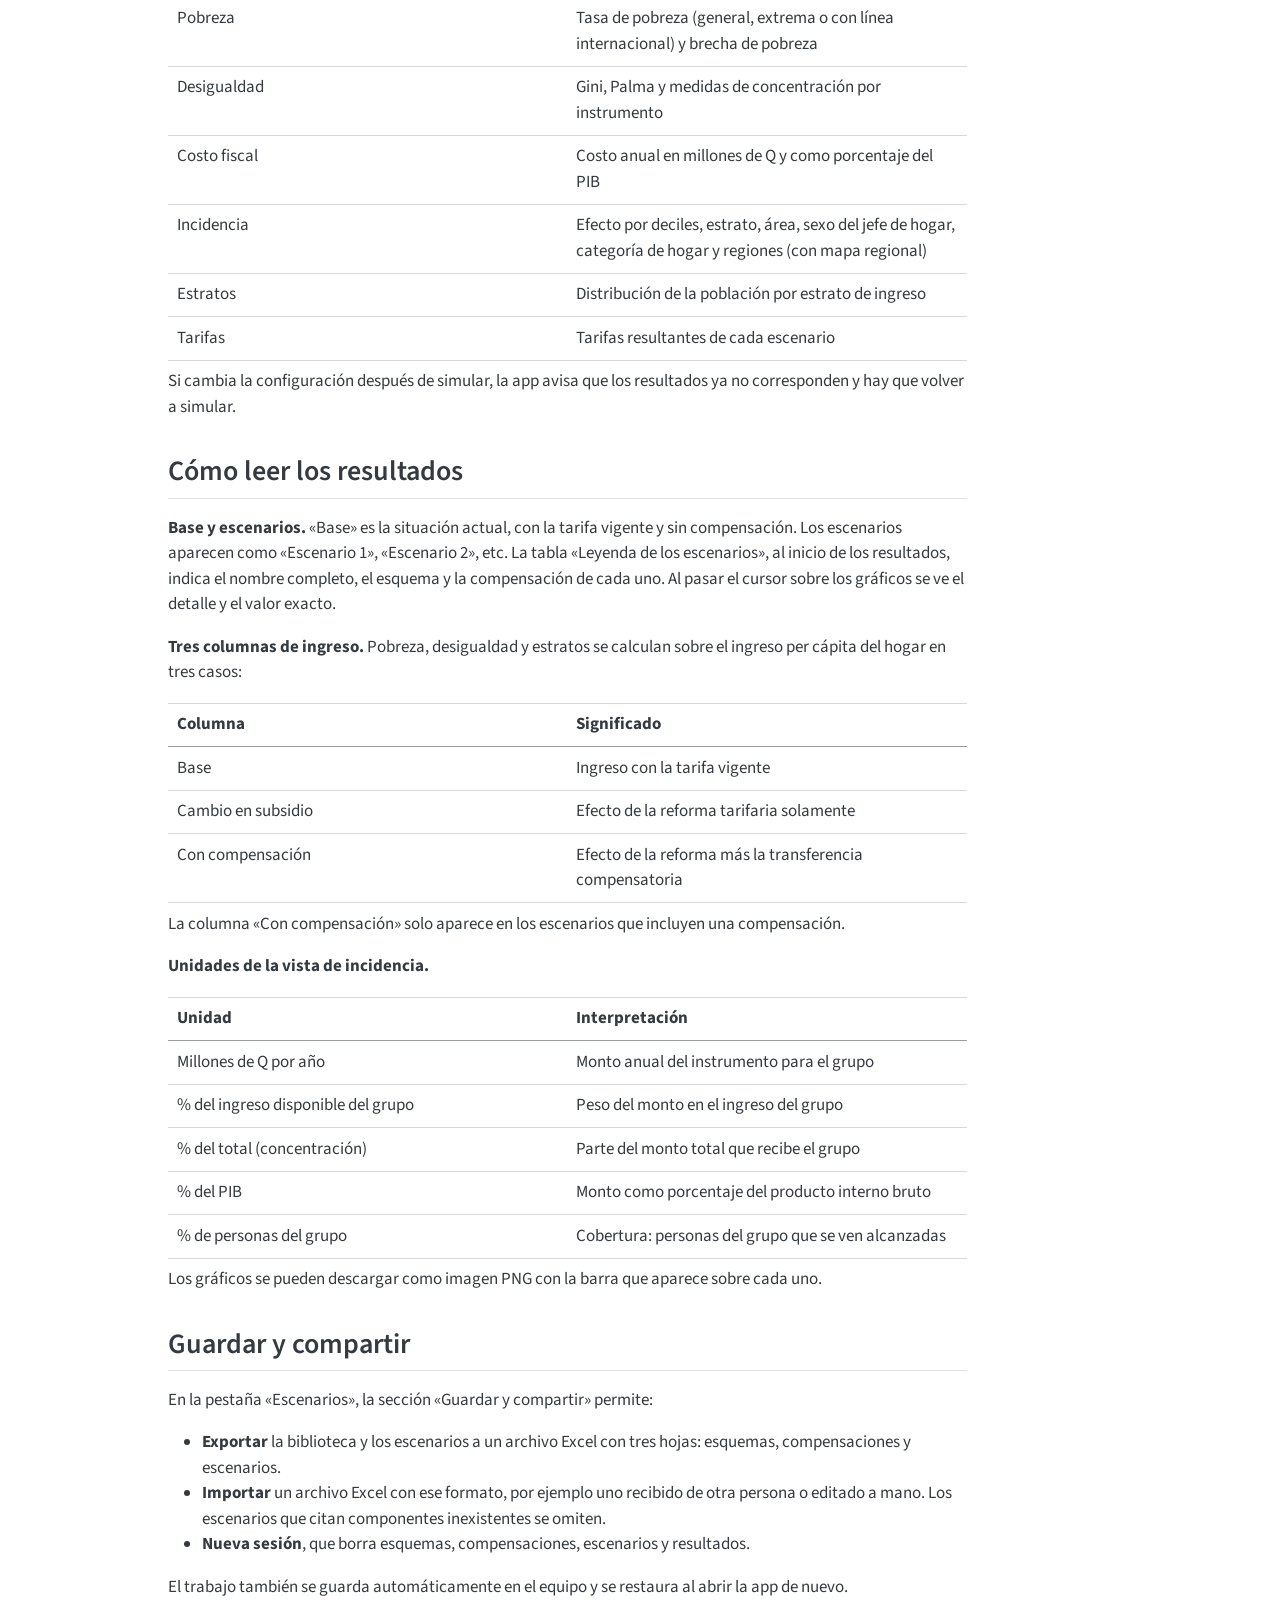
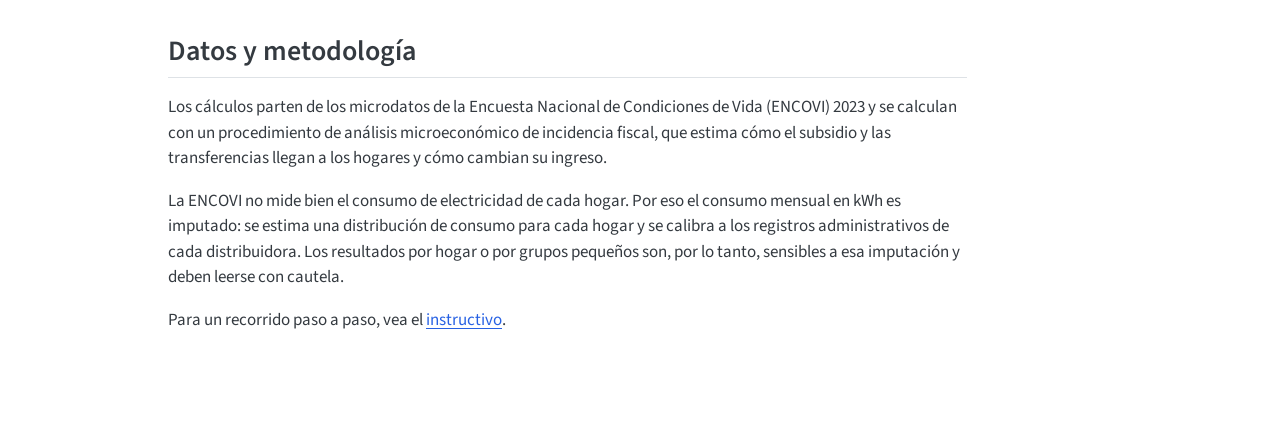
==== commit 885e5cf6: "Instructivo" ====
--- a/docs/index.html
+++ b/docs/index.html
@@ -219,7 +219,7 @@
 <section id="flujo-de-uso" class="level2">
 <h2 class="anchored" data-anchor-id="flujo-de-uso">Flujo de uso</h2>
 <p>La app tiene cuatro pestañas que se recorren en orden.</p>
-<p><strong>1. Esquemas tarifarios.</strong> Se define cómo se subsidia el consumo: los tramos de consumo (kWh por mes) y, para cada distribuidora, la tarifa plena, la tarifa objetivo y el cargo fijo de cada tramo, junto con la tarifa tope y la tarifa plena general. Se parte de la tarifa vigente o de un esquema guardado, se modifican los valores y se guarda con un nombre.</p>
+<p><strong>1. Esquemas tarifarios.</strong> Se define cómo se subsidia el consumo: los tramos de consumo (límite en kWh por mes, común a las tres distribuidoras) y, para cada distribuidora, la tarifa plena, la tarifa objetivo y el cargo fijo de cada tramo, junto con la tarifa tope y la tarifa plena general. Se parte de la tarifa vigente o de un esquema guardado, se modifican los valores y se guarda con un nombre.</p>
 <p><strong>2. Compensaciones.</strong> Se define a quién se compensa y con qué monto mensual por hogar. Hay tres grupos de beneficiarios, además de la opción «Sin compensación»:</p>
 <ul>
 <li>hogares hasta cierto decil de ingreso, con monto fijo;</li>
@@ -302,6 +302,7 @@
 </tr>
 </tbody>
 </table>
+<p>La columna «Con compensación» solo aparece en los escenarios que incluyen una compensación.</p>
 <p><strong>Unidades de la vista de incidencia.</strong></p>
 <table class="caption-top table">
 <colgroup>
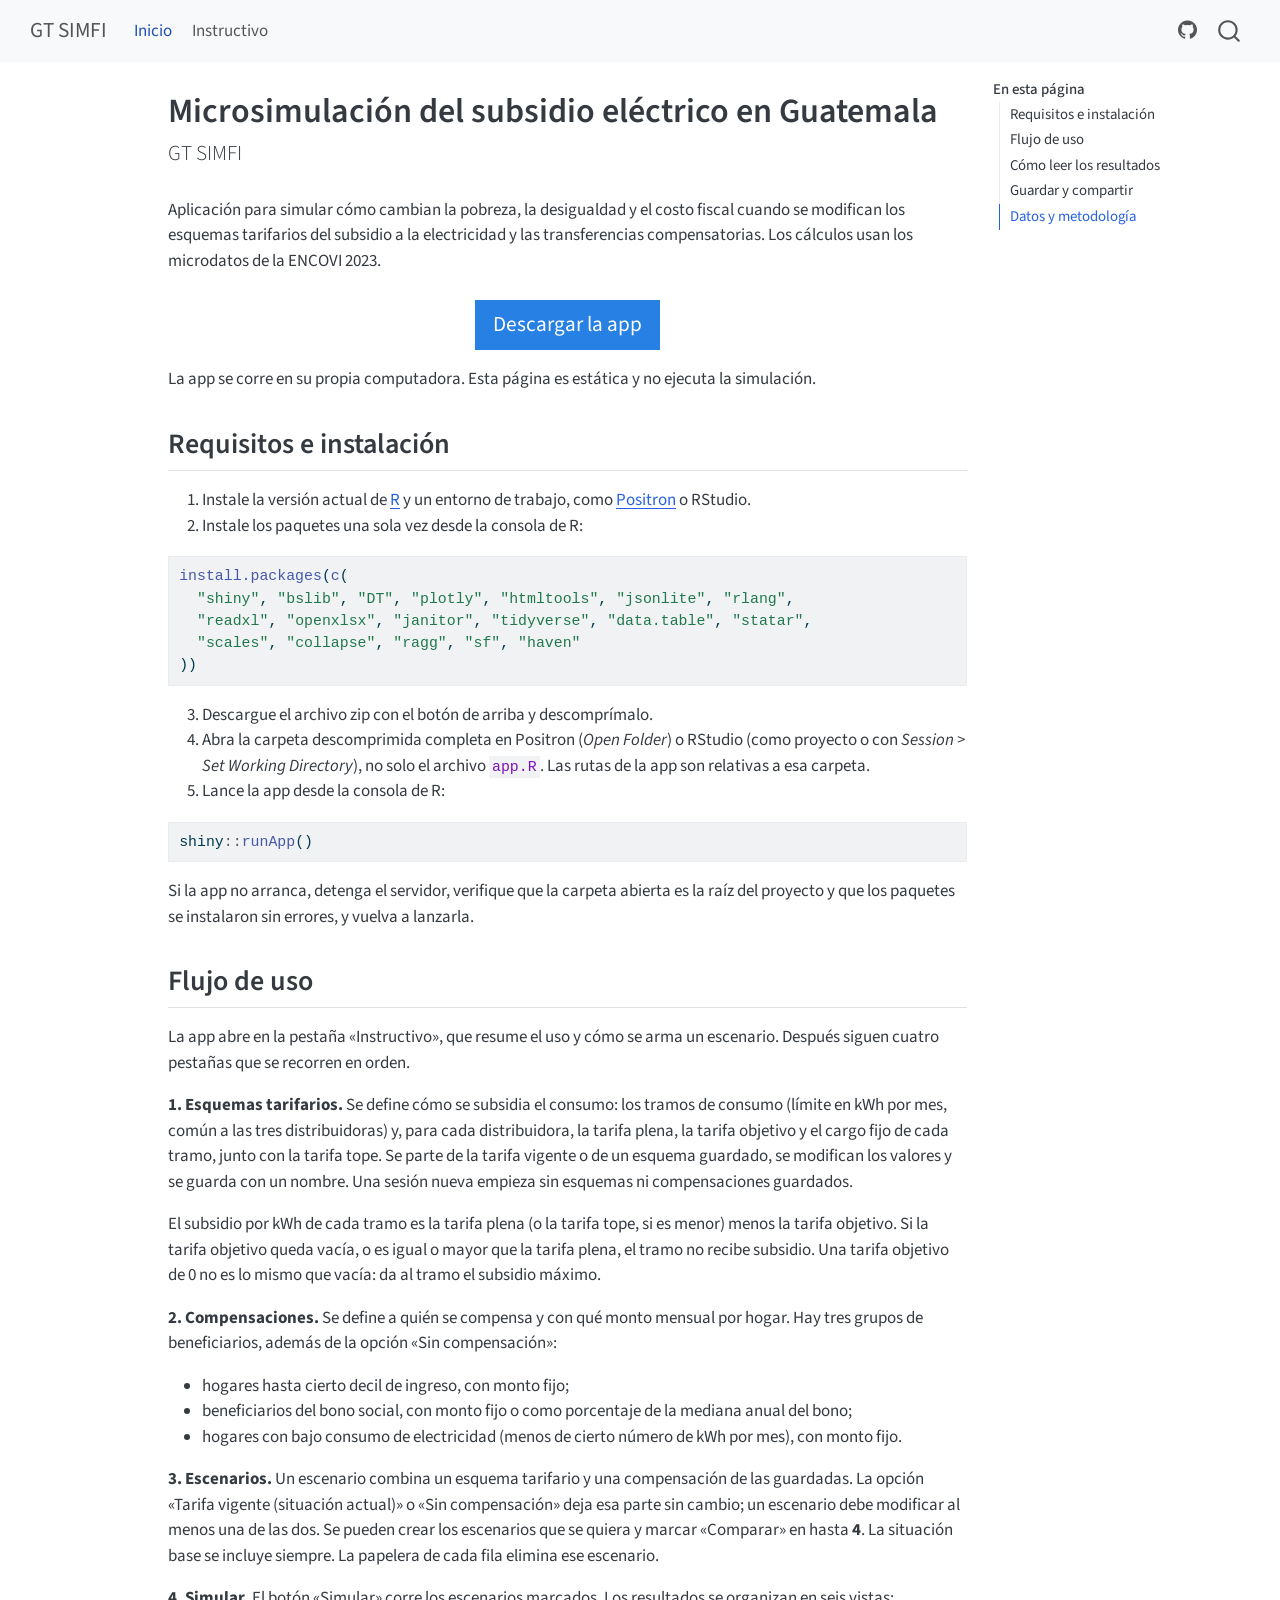
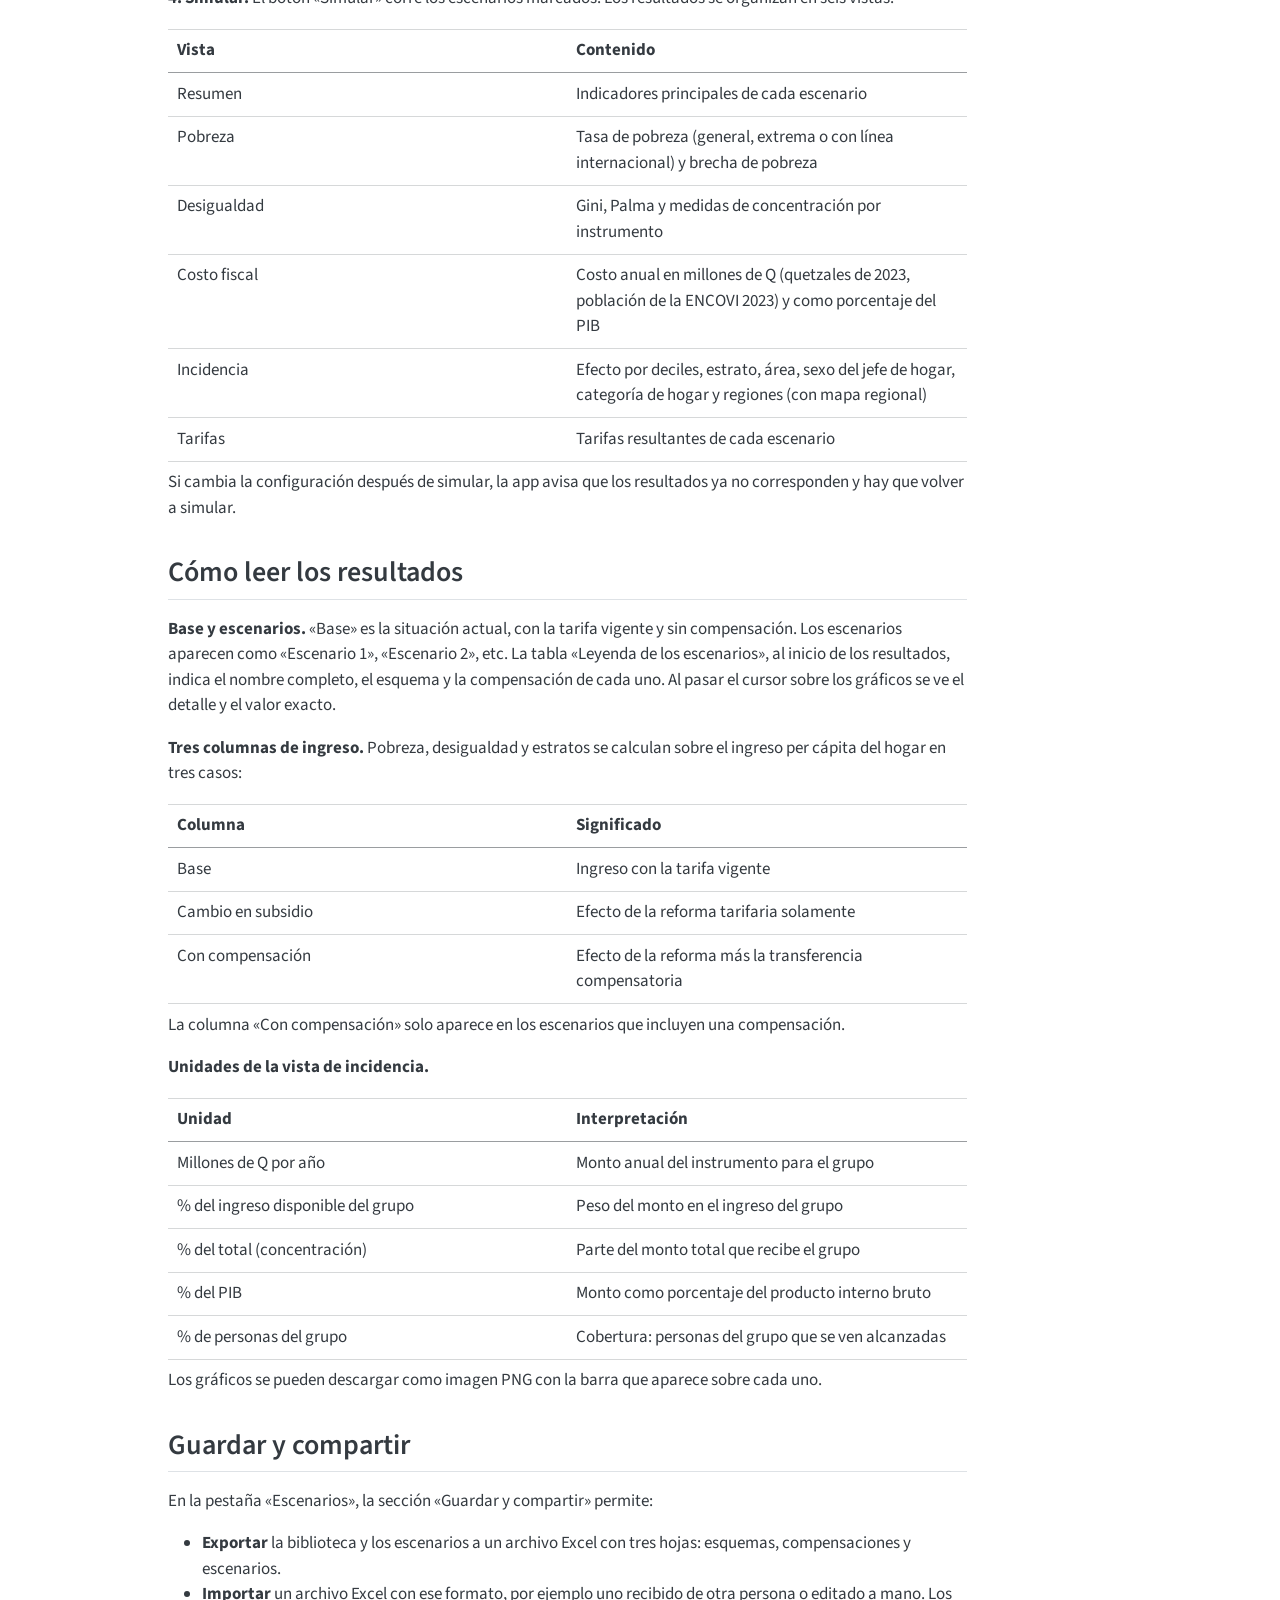
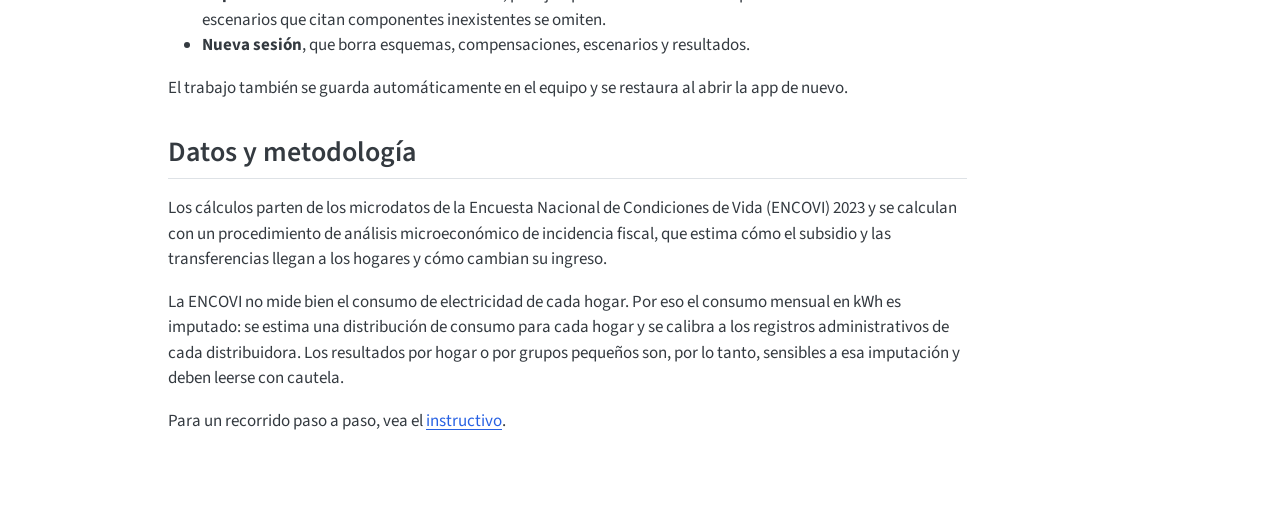
==== commit f8b2ff9c: "Merge observaciones01" ====
--- a/docs/index.html
+++ b/docs/index.html
@@ -218,16 +218,17 @@
 </section>
 <section id="flujo-de-uso" class="level2">
 <h2 class="anchored" data-anchor-id="flujo-de-uso">Flujo de uso</h2>
-<p>La app tiene cuatro pestañas que se recorren en orden.</p>
-<p><strong>1. Esquemas tarifarios.</strong> Se define cómo se subsidia el consumo: los tramos de consumo (límite en kWh por mes, común a las tres distribuidoras) y, para cada distribuidora, la tarifa plena, la tarifa objetivo y el cargo fijo de cada tramo, junto con la tarifa tope y la tarifa plena general. Se parte de la tarifa vigente o de un esquema guardado, se modifican los valores y se guarda con un nombre.</p>
+<p>La app abre en la pestaña «Instructivo», que resume el uso y cómo se arma un escenario. Después siguen cuatro pestañas que se recorren en orden.</p>
+<p><strong>1. Esquemas tarifarios.</strong> Se define cómo se subsidia el consumo: los tramos de consumo (límite en kWh por mes, común a las tres distribuidoras) y, para cada distribuidora, la tarifa plena, la tarifa objetivo y el cargo fijo de cada tramo, junto con la tarifa tope. Se parte de la tarifa vigente o de un esquema guardado, se modifican los valores y se guarda con un nombre. Una sesión nueva empieza sin esquemas ni compensaciones guardados.</p>
+<p>El subsidio por kWh de cada tramo es la tarifa plena (o la tarifa tope, si es menor) menos la tarifa objetivo. Si la tarifa objetivo queda vacía, o es igual o mayor que la tarifa plena, el tramo no recibe subsidio. Una tarifa objetivo de 0 no es lo mismo que vacía: da al tramo el subsidio máximo.</p>
 <p><strong>2. Compensaciones.</strong> Se define a quién se compensa y con qué monto mensual por hogar. Hay tres grupos de beneficiarios, además de la opción «Sin compensación»:</p>
 <ul>
 <li>hogares hasta cierto decil de ingreso, con monto fijo;</li>
 <li>beneficiarios del bono social, con monto fijo o como porcentaje de la mediana anual del bono;</li>
 <li>hogares con bajo consumo de electricidad (menos de cierto número de kWh por mes), con monto fijo.</li>
 </ul>
-<p><strong>3. Escenarios.</strong> Un escenario combina un esquema tarifario y una compensación de las guardadas. La opción «Tarifa vigente (situación actual)» o «Sin compensación» deja esa parte sin cambio; un escenario debe modificar al menos una de las dos. Se pueden crear los escenarios que se quiera y marcar hasta <strong>4</strong> para comparar. La situación base se incluye siempre.</p>
-<p><strong>4. Simular.</strong> El botón «Simular» corre los escenarios marcados. Los resultados se organizan en siete vistas:</p>
+<p><strong>3. Escenarios.</strong> Un escenario combina un esquema tarifario y una compensación de las guardadas. La opción «Tarifa vigente (situación actual)» o «Sin compensación» deja esa parte sin cambio; un escenario debe modificar al menos una de las dos. Se pueden crear los escenarios que se quiera y marcar «Comparar» en hasta <strong>4</strong>. La situación base se incluye siempre. La papelera de cada fila elimina ese escenario.</p>
+<p><strong>4. Simular.</strong> El botón «Simular» corre los escenarios marcados. Los resultados se organizan en seis vistas:</p>
 <table class="caption-top table">
 <colgroup>
 <col style="width: 50%">
@@ -254,17 +255,13 @@
 </tr>
 <tr class="even">
 <td>Costo fiscal</td>
-<td>Costo anual en millones de Q y como porcentaje del PIB</td>
+<td>Costo anual en millones de Q (quetzales de 2023, población de la ENCOVI 2023) y como porcentaje del PIB</td>
 </tr>
 <tr class="odd">
 <td>Incidencia</td>
 <td>Efecto por deciles, estrato, área, sexo del jefe de hogar, categoría de hogar y regiones (con mapa regional)</td>
 </tr>
 <tr class="even">
-<td>Estratos</td>
-<td>Distribución de la población por estrato de ingreso</td>
-</tr>
-<tr class="odd">
 <td>Tarifas</td>
 <td>Tarifas resultantes de cada escenario</td>
 </tr>
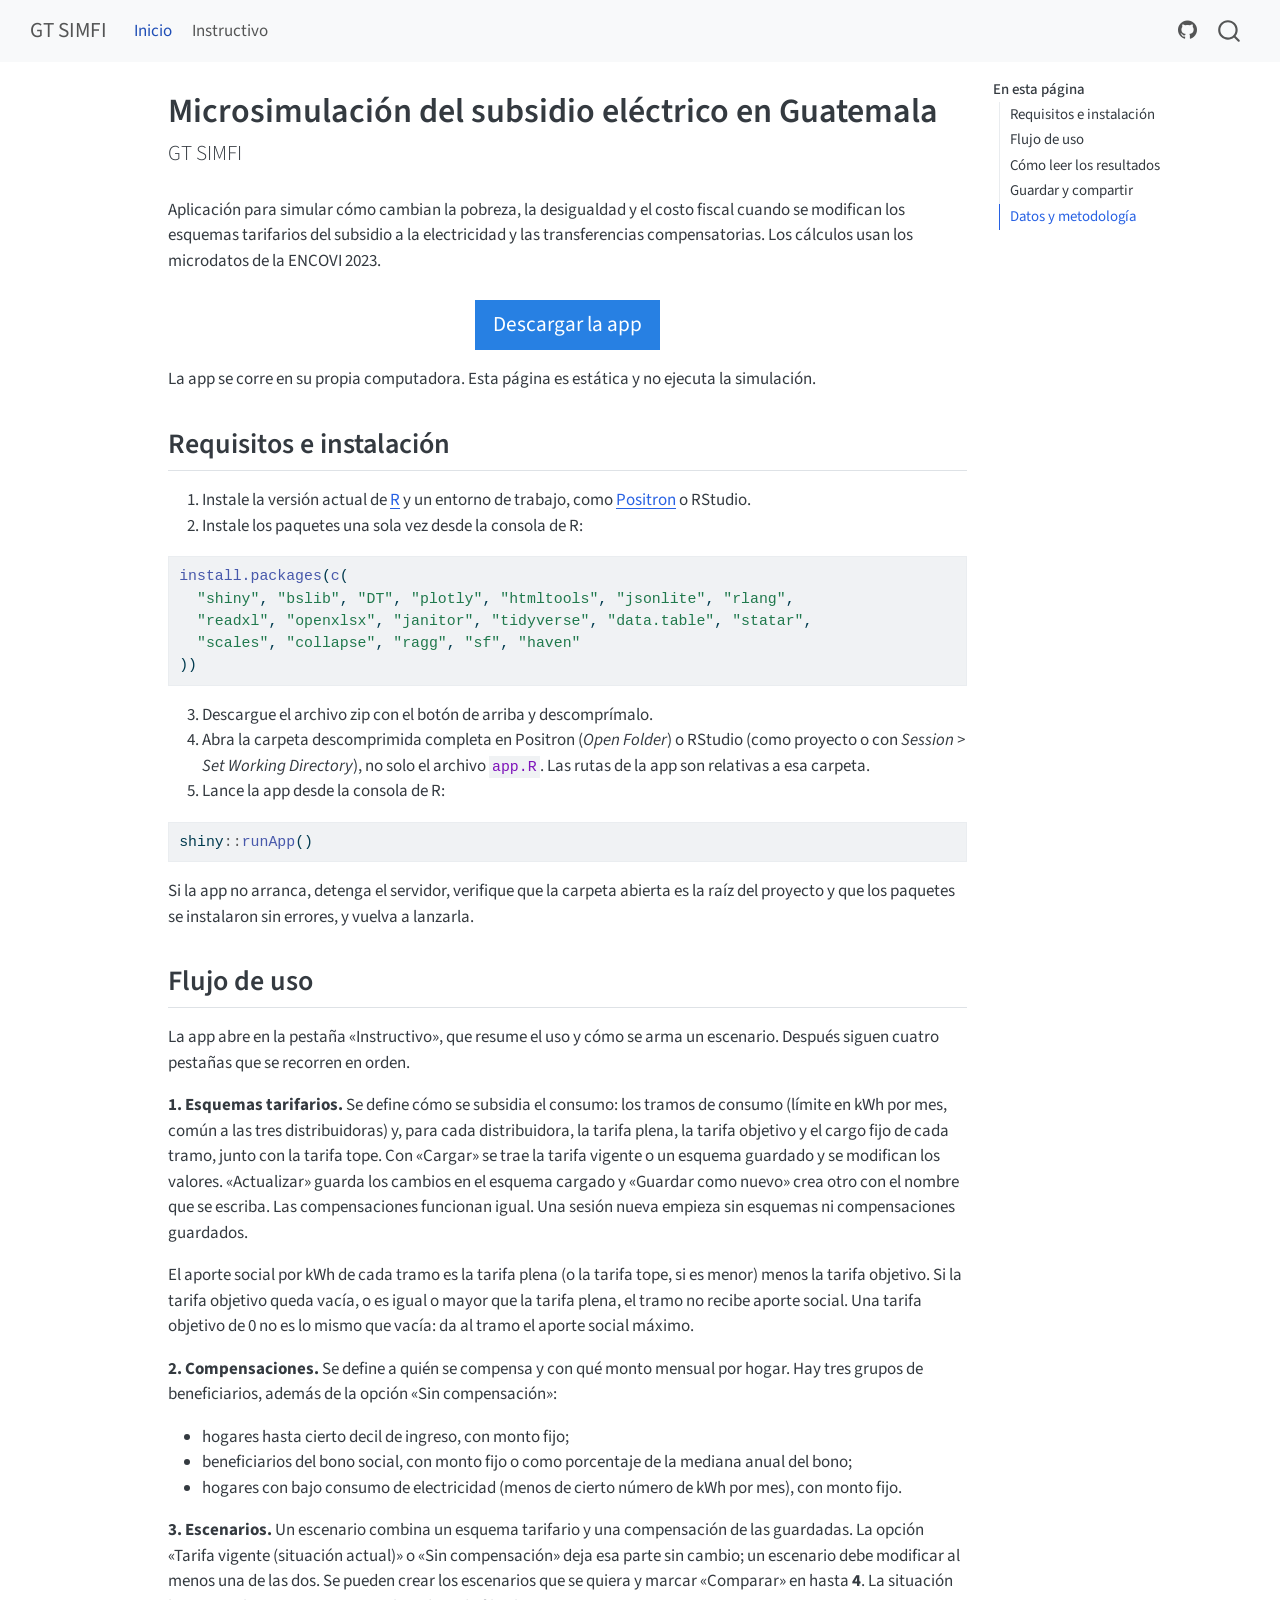
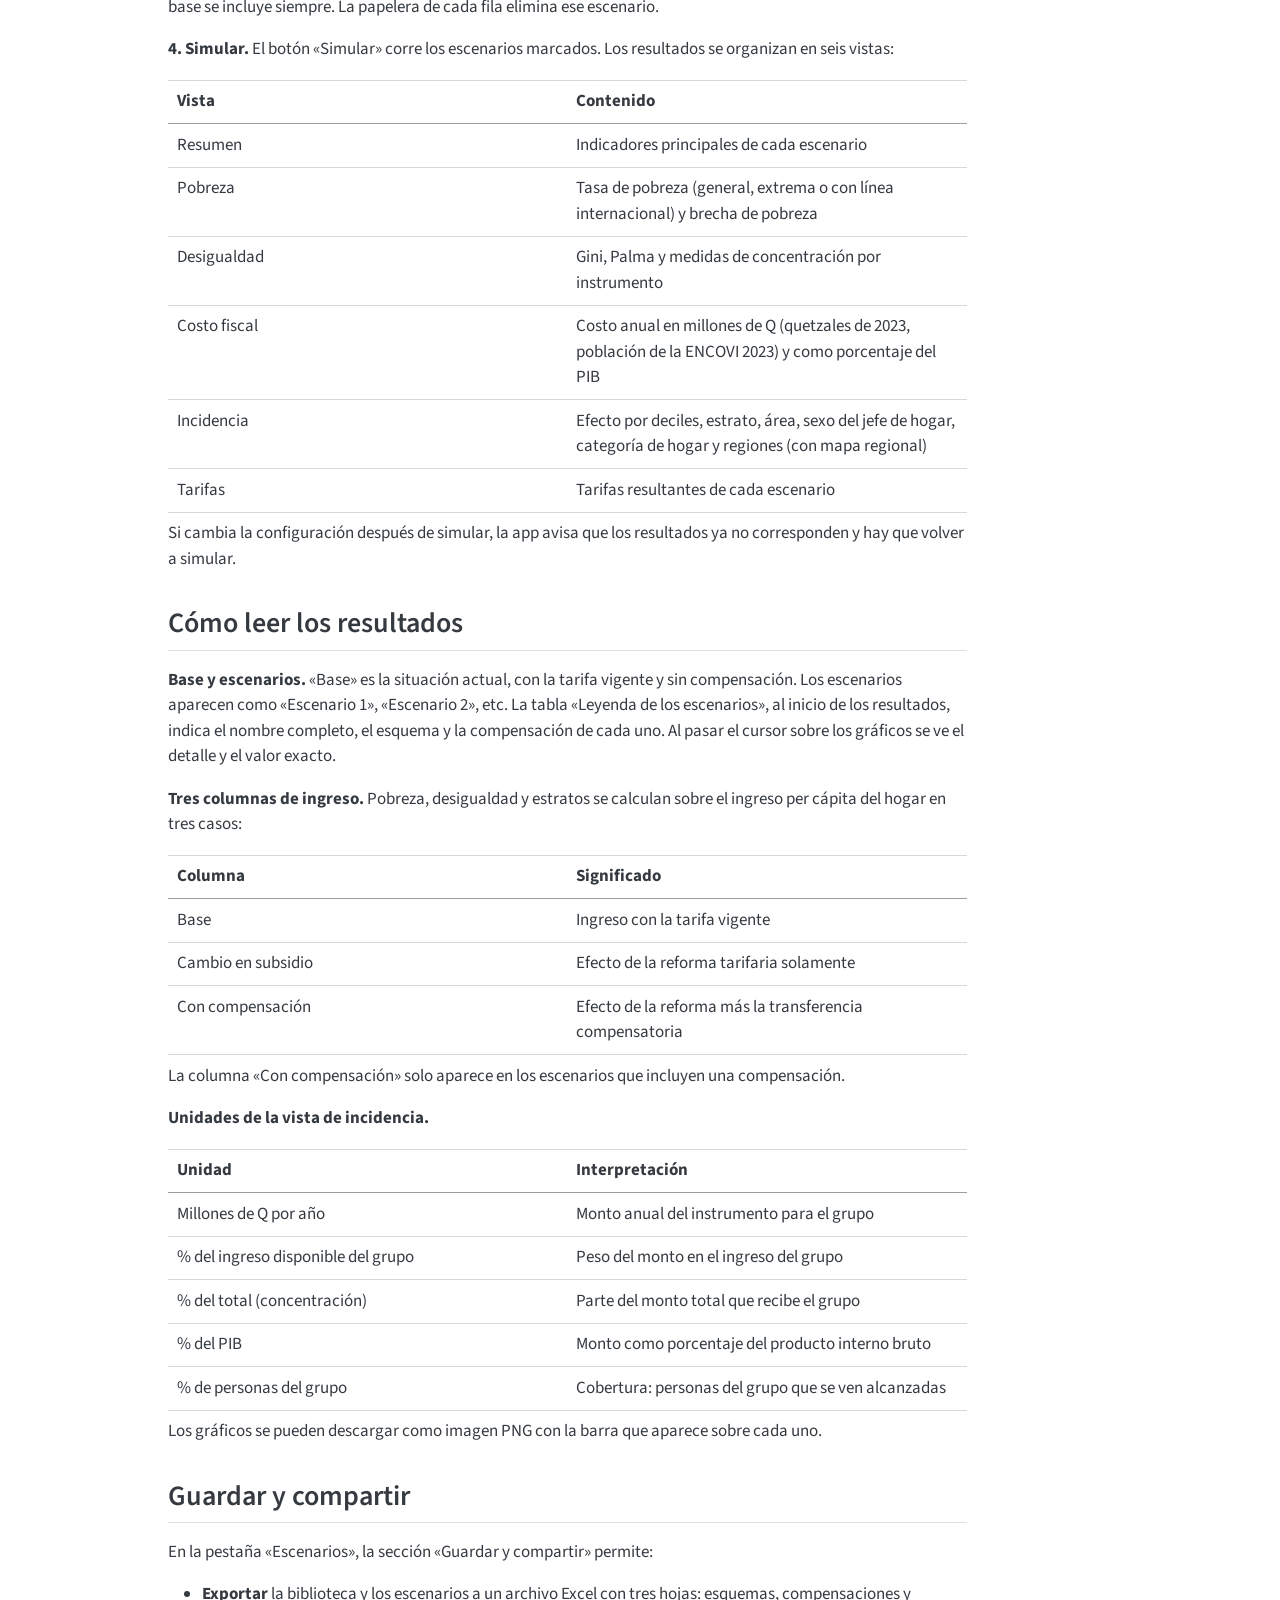
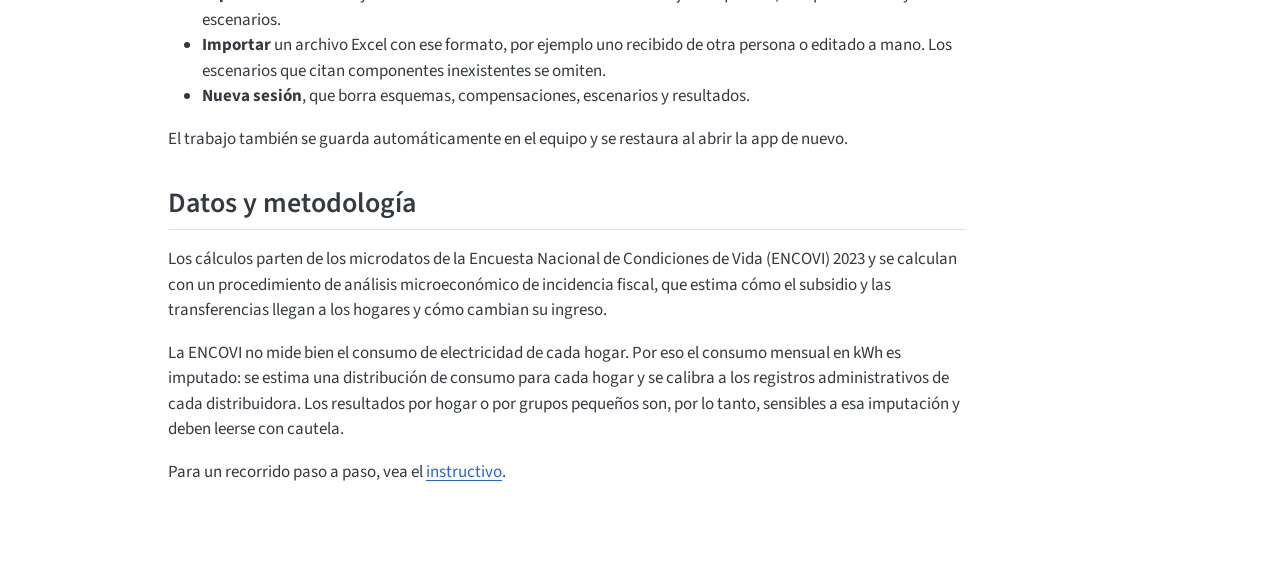
==== commit f4765f8d: "Merge tarifas-instructivo" ====
--- a/docs/index.html
+++ b/docs/index.html
@@ -219,8 +219,8 @@
 <section id="flujo-de-uso" class="level2">
 <h2 class="anchored" data-anchor-id="flujo-de-uso">Flujo de uso</h2>
 <p>La app abre en la pestaña «Instructivo», que resume el uso y cómo se arma un escenario. Después siguen cuatro pestañas que se recorren en orden.</p>
-<p><strong>1. Esquemas tarifarios.</strong> Se define cómo se subsidia el consumo: los tramos de consumo (límite en kWh por mes, común a las tres distribuidoras) y, para cada distribuidora, la tarifa plena, la tarifa objetivo y el cargo fijo de cada tramo, junto con la tarifa tope. Se parte de la tarifa vigente o de un esquema guardado, se modifican los valores y se guarda con un nombre. Una sesión nueva empieza sin esquemas ni compensaciones guardados.</p>
-<p>El subsidio por kWh de cada tramo es la tarifa plena (o la tarifa tope, si es menor) menos la tarifa objetivo. Si la tarifa objetivo queda vacía, o es igual o mayor que la tarifa plena, el tramo no recibe subsidio. Una tarifa objetivo de 0 no es lo mismo que vacía: da al tramo el subsidio máximo.</p>
+<p><strong>1. Esquemas tarifarios.</strong> Se define cómo se subsidia el consumo: los tramos de consumo (límite en kWh por mes, común a las tres distribuidoras) y, para cada distribuidora, la tarifa plena, la tarifa objetivo y el cargo fijo de cada tramo, junto con la tarifa tope. Con «Cargar» se trae la tarifa vigente o un esquema guardado y se modifican los valores. «Actualizar» guarda los cambios en el esquema cargado y «Guardar como nuevo» crea otro con el nombre que se escriba. Las compensaciones funcionan igual. Una sesión nueva empieza sin esquemas ni compensaciones guardados.</p>
+<p>El aporte social por kWh de cada tramo es la tarifa plena (o la tarifa tope, si es menor) menos la tarifa objetivo. Si la tarifa objetivo queda vacía, o es igual o mayor que la tarifa plena, el tramo no recibe aporte social. Una tarifa objetivo de 0 no es lo mismo que vacía: da al tramo el aporte social máximo.</p>
 <p><strong>2. Compensaciones.</strong> Se define a quién se compensa y con qué monto mensual por hogar. Hay tres grupos de beneficiarios, además de la opción «Sin compensación»:</p>
 <ul>
 <li>hogares hasta cierto decil de ingreso, con monto fijo;</li>
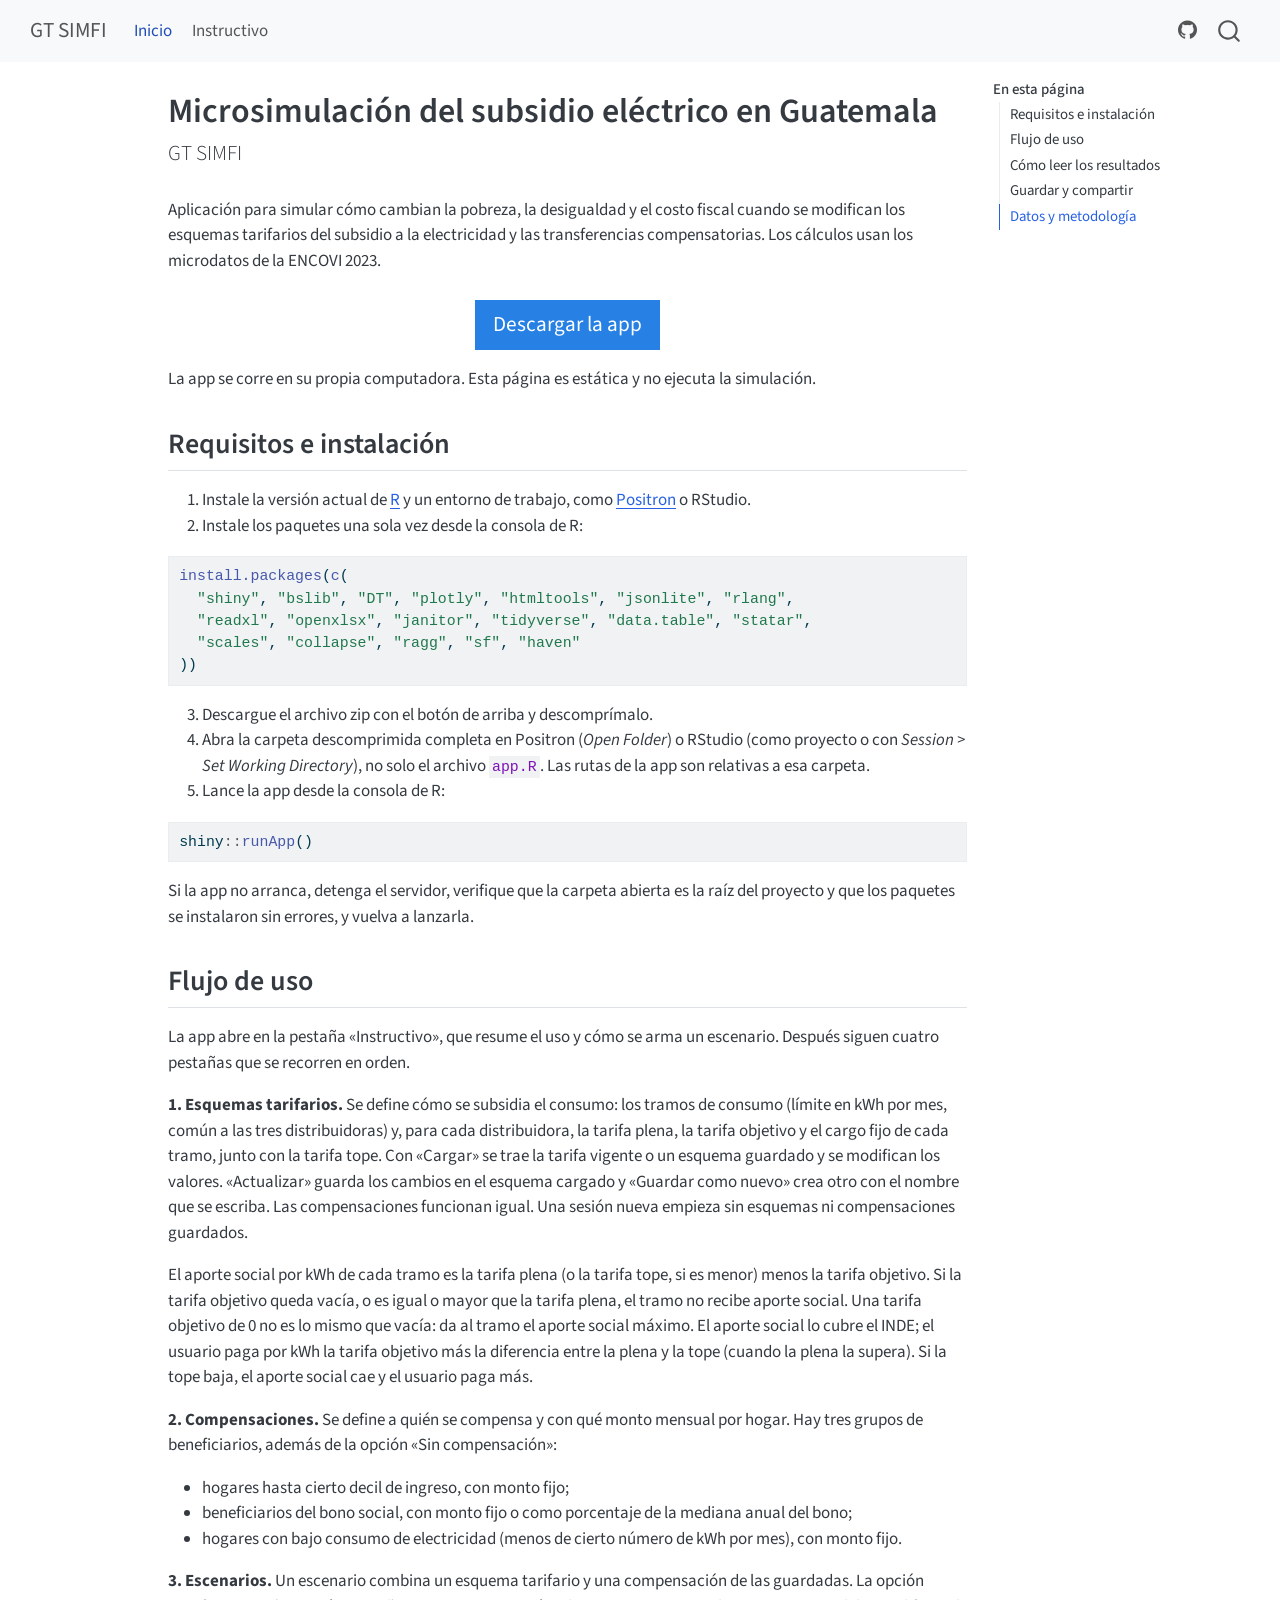
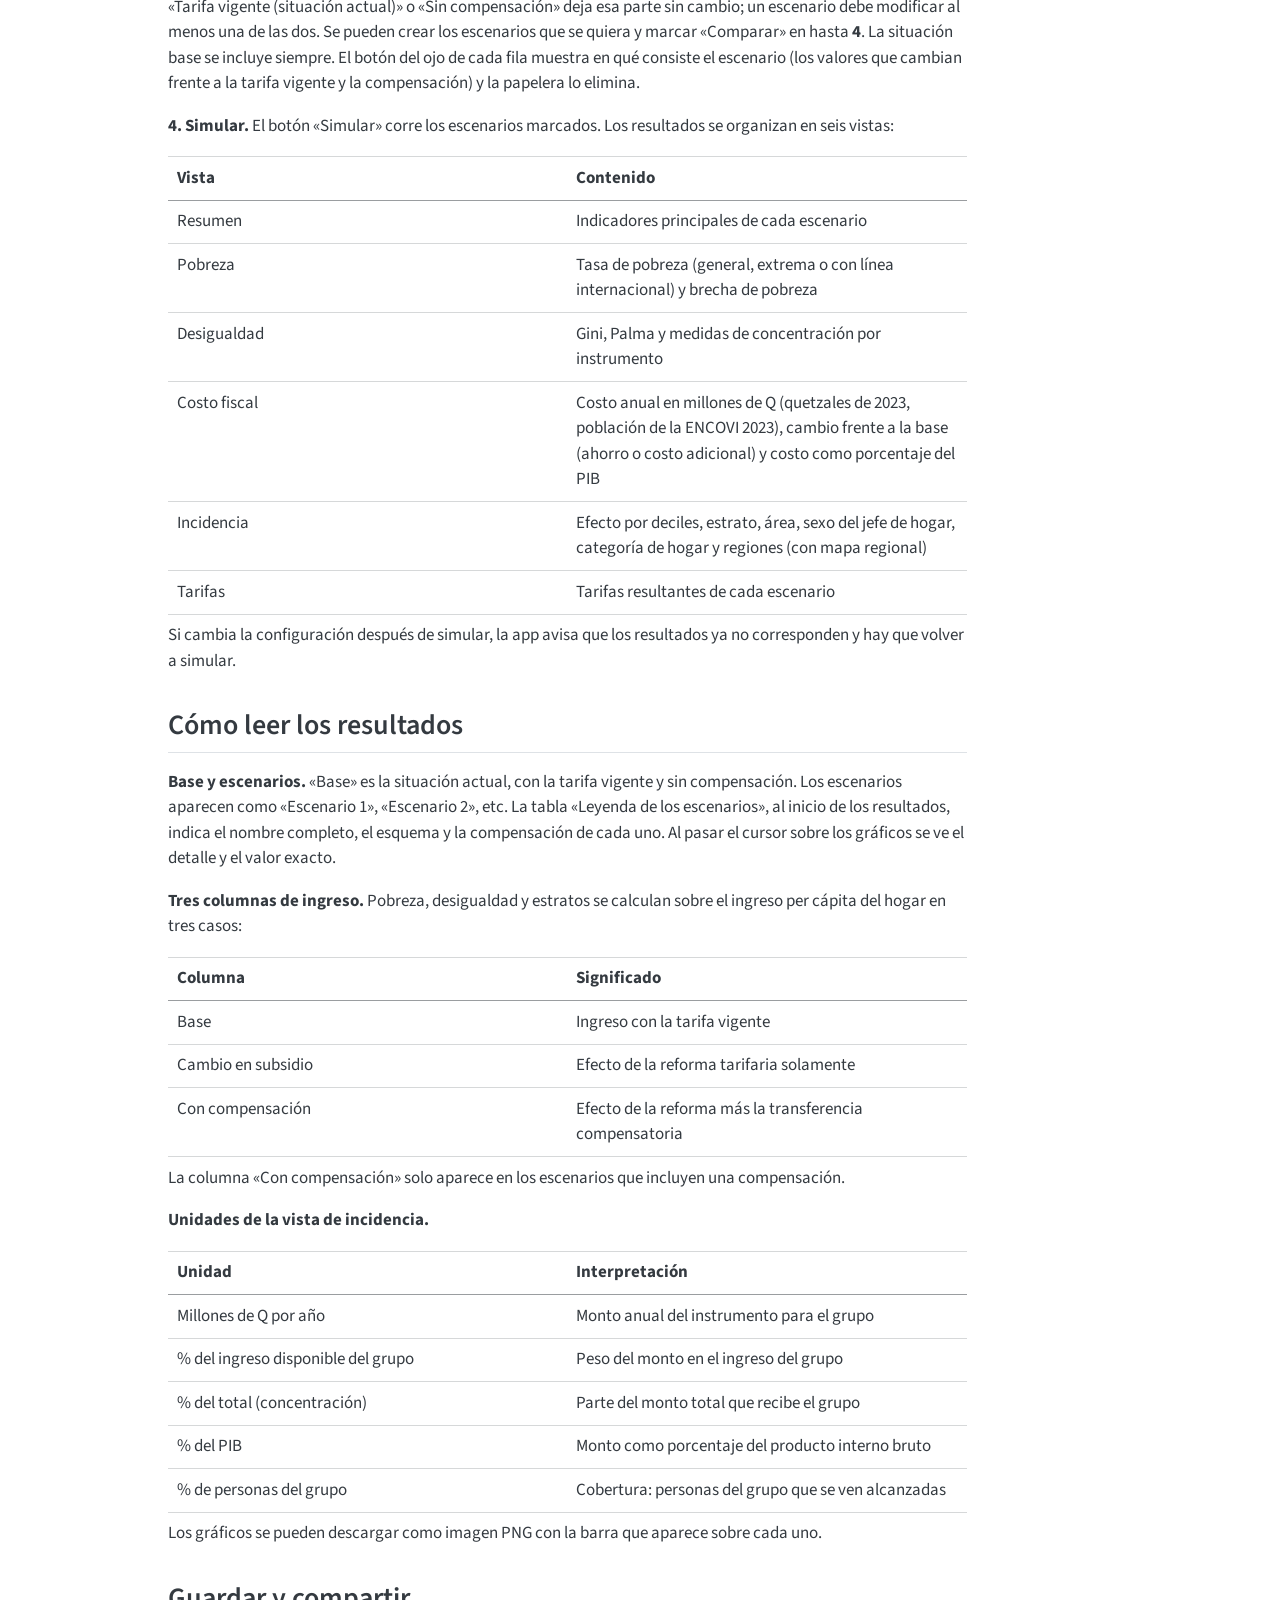
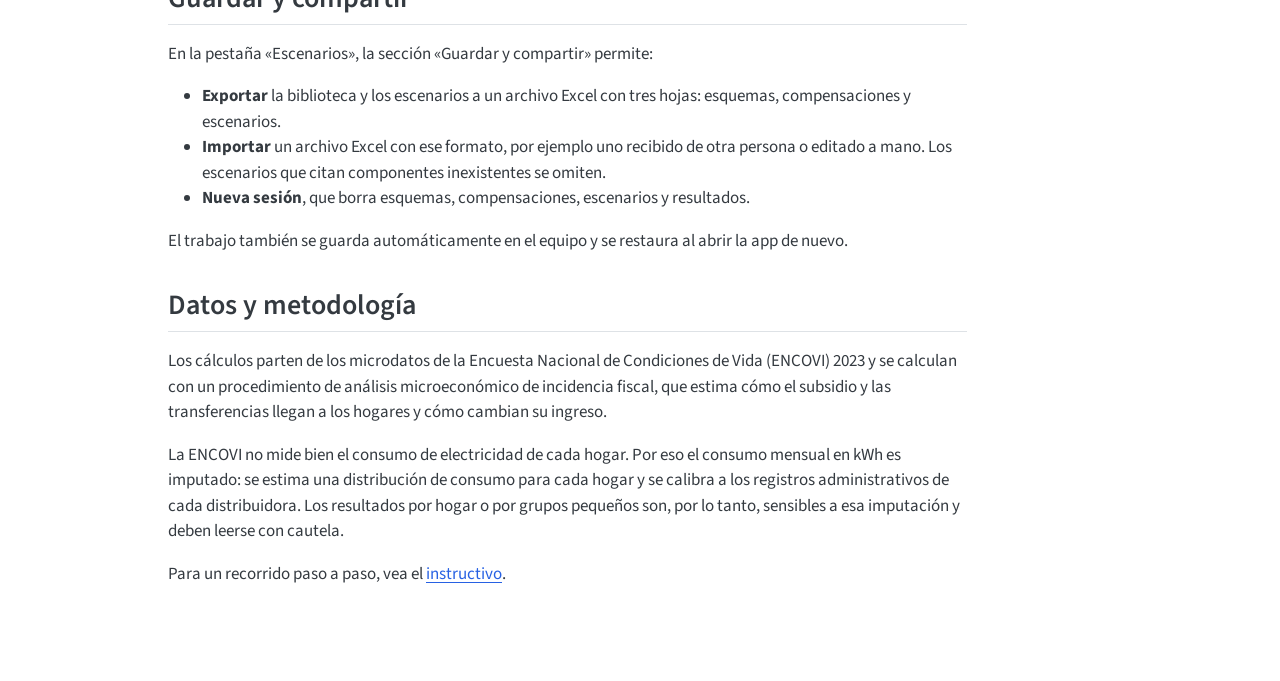
==== commit 1d7f6280: "Merge observaciones03" ====
--- a/docs/index.html
+++ b/docs/index.html
@@ -220,14 +220,14 @@
 <h2 class="anchored" data-anchor-id="flujo-de-uso">Flujo de uso</h2>
 <p>La app abre en la pestaña «Instructivo», que resume el uso y cómo se arma un escenario. Después siguen cuatro pestañas que se recorren en orden.</p>
 <p><strong>1. Esquemas tarifarios.</strong> Se define cómo se subsidia el consumo: los tramos de consumo (límite en kWh por mes, común a las tres distribuidoras) y, para cada distribuidora, la tarifa plena, la tarifa objetivo y el cargo fijo de cada tramo, junto con la tarifa tope. Con «Cargar» se trae la tarifa vigente o un esquema guardado y se modifican los valores. «Actualizar» guarda los cambios en el esquema cargado y «Guardar como nuevo» crea otro con el nombre que se escriba. Las compensaciones funcionan igual. Una sesión nueva empieza sin esquemas ni compensaciones guardados.</p>
-<p>El aporte social por kWh de cada tramo es la tarifa plena (o la tarifa tope, si es menor) menos la tarifa objetivo. Si la tarifa objetivo queda vacía, o es igual o mayor que la tarifa plena, el tramo no recibe aporte social. Una tarifa objetivo de 0 no es lo mismo que vacía: da al tramo el aporte social máximo.</p>
+<p>El aporte social por kWh de cada tramo es la tarifa plena (o la tarifa tope, si es menor) menos la tarifa objetivo. Si la tarifa objetivo queda vacía, o es igual o mayor que la tarifa plena, el tramo no recibe aporte social. Una tarifa objetivo de 0 no es lo mismo que vacía: da al tramo el aporte social máximo. El aporte social lo cubre el INDE; el usuario paga por kWh la tarifa objetivo más la diferencia entre la plena y la tope (cuando la plena la supera). Si la tope baja, el aporte social cae y el usuario paga más.</p>
 <p><strong>2. Compensaciones.</strong> Se define a quién se compensa y con qué monto mensual por hogar. Hay tres grupos de beneficiarios, además de la opción «Sin compensación»:</p>
 <ul>
 <li>hogares hasta cierto decil de ingreso, con monto fijo;</li>
 <li>beneficiarios del bono social, con monto fijo o como porcentaje de la mediana anual del bono;</li>
 <li>hogares con bajo consumo de electricidad (menos de cierto número de kWh por mes), con monto fijo.</li>
 </ul>
-<p><strong>3. Escenarios.</strong> Un escenario combina un esquema tarifario y una compensación de las guardadas. La opción «Tarifa vigente (situación actual)» o «Sin compensación» deja esa parte sin cambio; un escenario debe modificar al menos una de las dos. Se pueden crear los escenarios que se quiera y marcar «Comparar» en hasta <strong>4</strong>. La situación base se incluye siempre. La papelera de cada fila elimina ese escenario.</p>
+<p><strong>3. Escenarios.</strong> Un escenario combina un esquema tarifario y una compensación de las guardadas. La opción «Tarifa vigente (situación actual)» o «Sin compensación» deja esa parte sin cambio; un escenario debe modificar al menos una de las dos. Se pueden crear los escenarios que se quiera y marcar «Comparar» en hasta <strong>4</strong>. La situación base se incluye siempre. El botón del ojo de cada fila muestra en qué consiste el escenario (los valores que cambian frente a la tarifa vigente y la compensación) y la papelera lo elimina.</p>
 <p><strong>4. Simular.</strong> El botón «Simular» corre los escenarios marcados. Los resultados se organizan en seis vistas:</p>
 <table class="caption-top table">
 <colgroup>
@@ -255,7 +255,7 @@
 </tr>
 <tr class="even">
 <td>Costo fiscal</td>
-<td>Costo anual en millones de Q (quetzales de 2023, población de la ENCOVI 2023) y como porcentaje del PIB</td>
+<td>Costo anual en millones de Q (quetzales de 2023, población de la ENCOVI 2023), cambio frente a la base (ahorro o costo adicional) y costo como porcentaje del PIB</td>
 </tr>
 <tr class="odd">
 <td>Incidencia</td>
